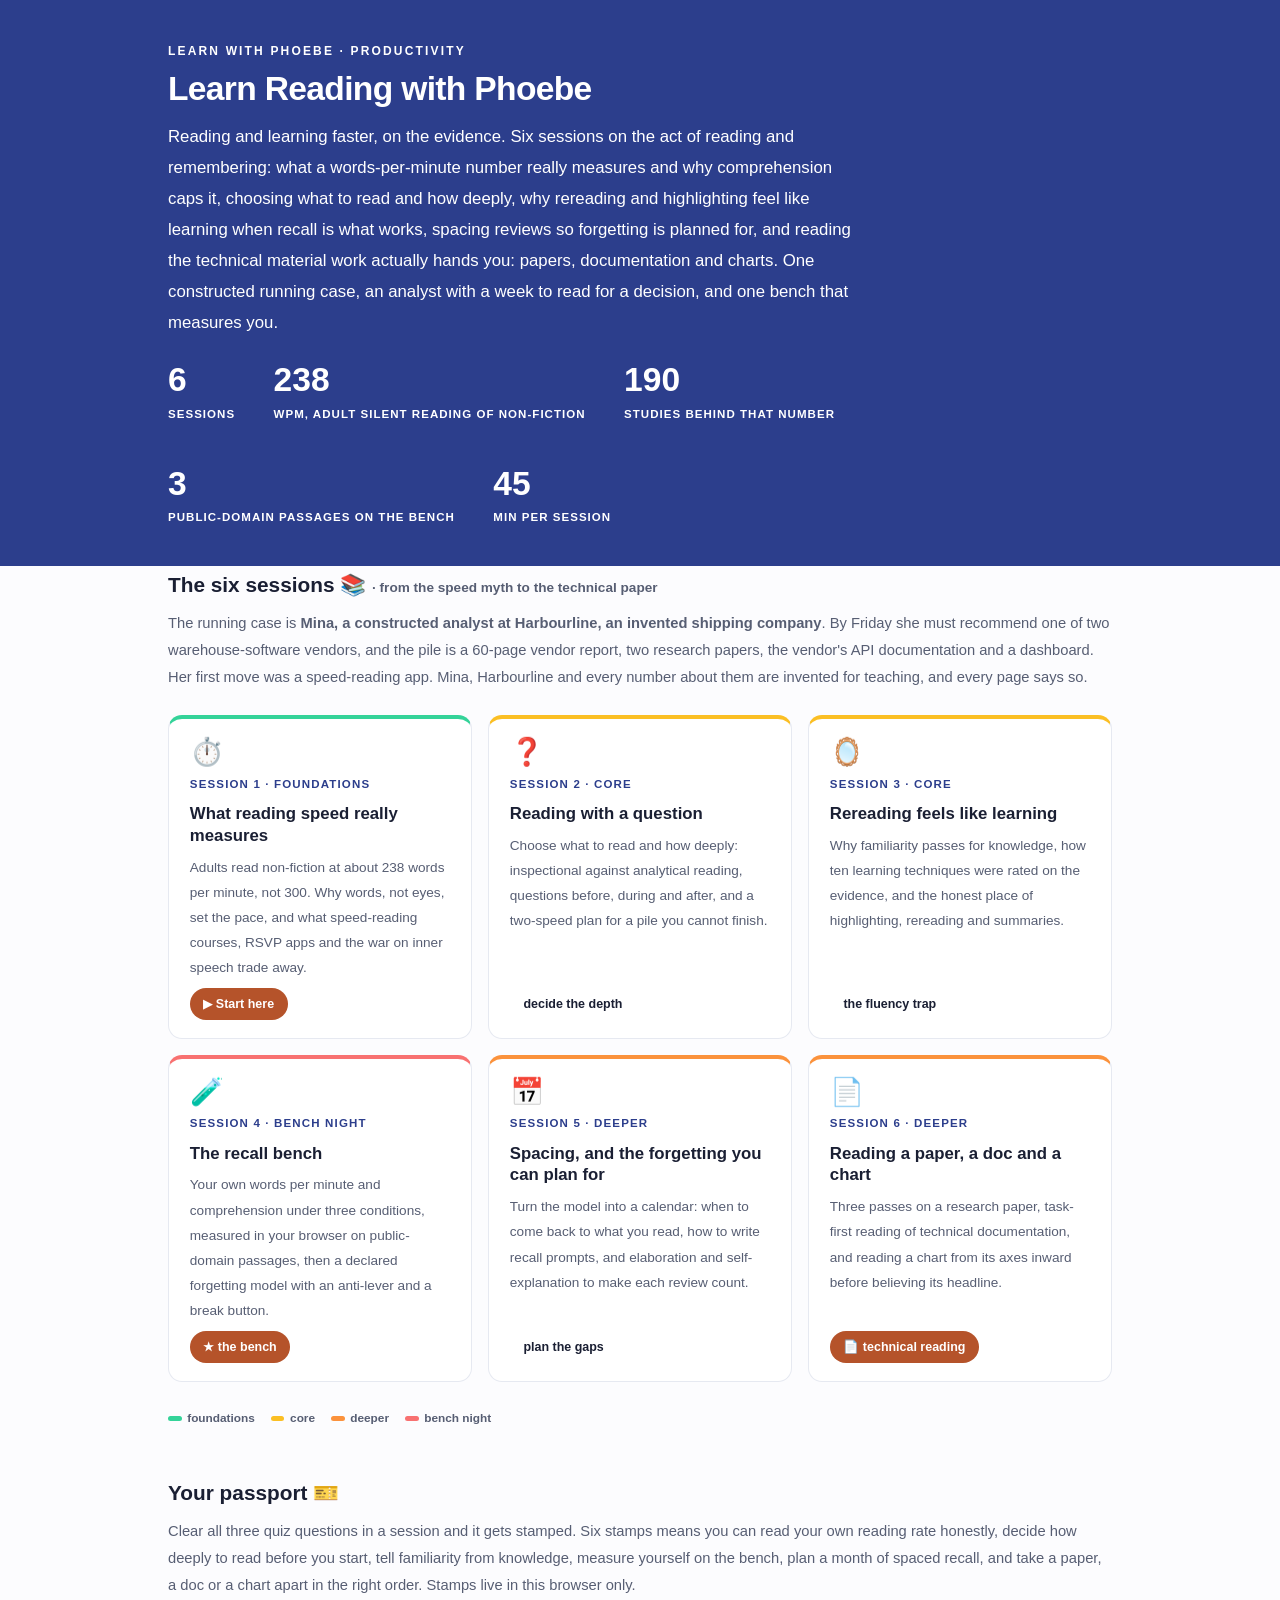
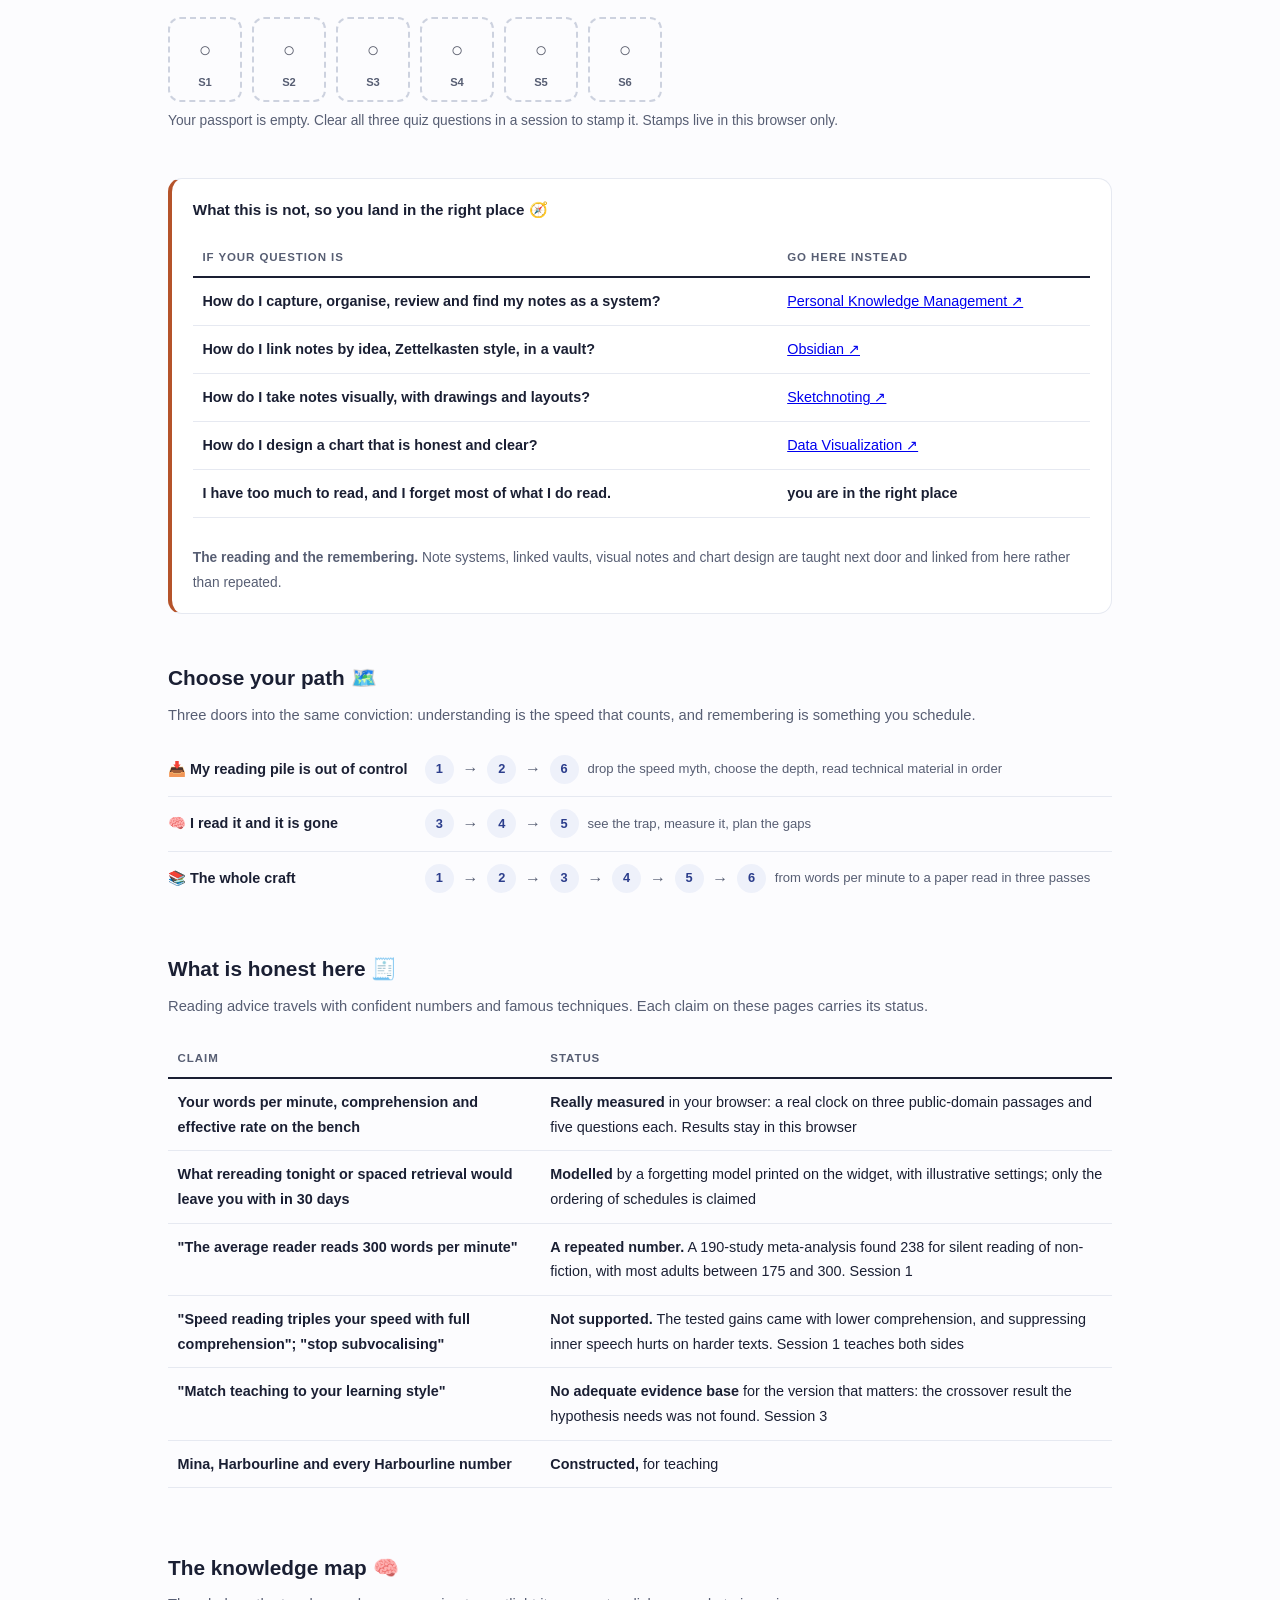
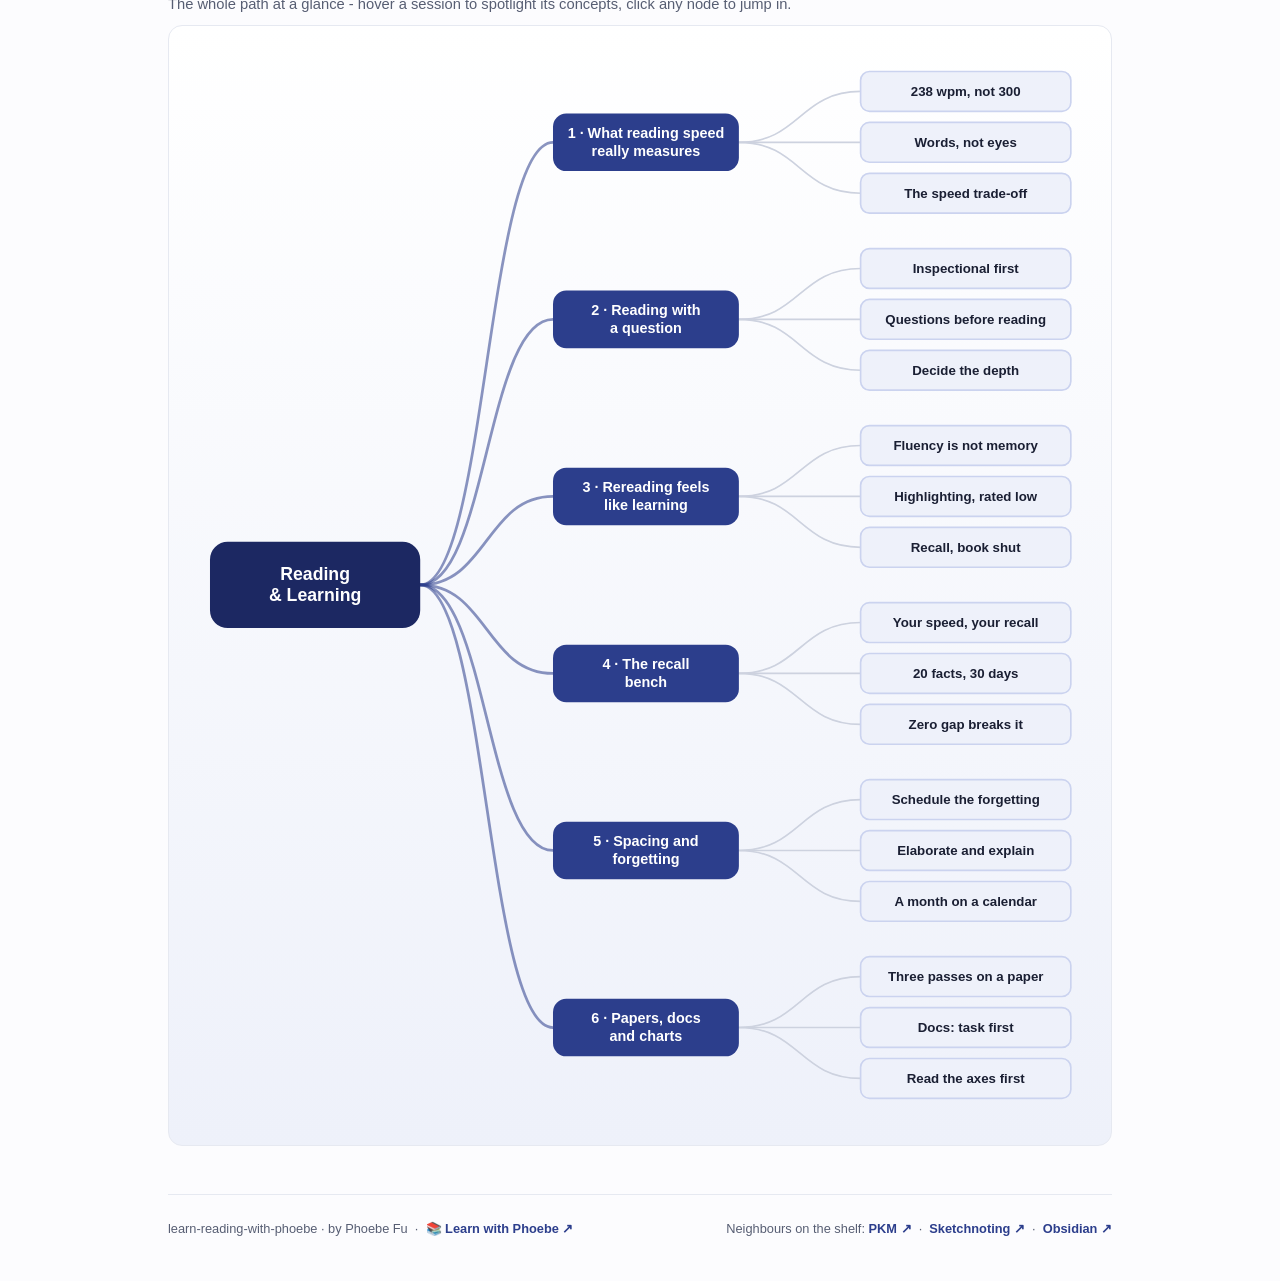
==== index.html @ ad21faf8 "Build learn-reading-with-phoebe: six sessions, landing page and in-browser bench All pages pass gate" ====
<!DOCTYPE html>
<html lang="en">
<head>
<meta charset="UTF-8">
<meta name="viewport" content="width=device-width, initial-scale=1.0">
<!-- social:start -->
<meta name="description" content="Six sessions on reading and remembering what you read: what reading speed really measures, reading with a question, why rereading feels like learning, a recall bench that measures your own speed and comprehension in the browser, spacing that plans for forgetting, and reading papers, docs and charts. Free, by Phoebe Fu.">
<meta property="og:type" content="website">
<meta property="og:site_name" content="Learn with Phoebe">
<meta property="og:title" content="Learn Reading with Phoebe">
<meta property="og:description" content="Read less, remember more. Six sessions on the evidence about reading speed, active reading, retrieval and spacing, with a bench that measures you.">
<meta property="og:url" content="https://phoebefu6.github.io/learn-reading-with-phoebe/">
<meta property="og:image" content="https://phoebefu6.github.io/learn-reading-with-phoebe/assets/og-cover.png">
<meta property="og:image:width" content="1200">
<meta property="og:image:height" content="630">
<meta name="twitter:card" content="summary_large_image">
<meta name="twitter:title" content="Learn Reading with Phoebe">
<meta name="twitter:description" content="Your words per minute beside your comprehension, measured in your browser, and what the research says about rereading and spacing.">
<meta name="twitter:image" content="https://phoebefu6.github.io/learn-reading-with-phoebe/assets/og-cover.png">
<!-- social:end -->
<title>Learn Reading with Phoebe</title>
<link rel="stylesheet" href="assets/style.css?v=2">
<style>

  .stats-row { display: flex; gap: 2.4rem; margin-top: 1.5rem; flex-wrap: wrap; }
  .stat b { display: block; font-size: 2.1rem; font-weight: 800; line-height: 1.05; font-variant-numeric: tabular-nums; }
  .stat span { font-size: .72rem; opacity: 1; text-transform: uppercase; letter-spacing: .09em; font-weight: 600; }

  .course-grid { display: grid; grid-template-columns: repeat(auto-fit, minmax(17rem, 1fr)); gap: 1rem; margin-top: 1.5rem; }
  .course-card {
    border: 1px solid var(--hairline);
    border-top: 4px solid var(--diff, var(--indigo));
    border-radius: var(--radius);
    padding: 1.2rem 1.3rem 1.1rem;
    display: flex;
    flex-direction: column;
    gap: .5rem;
    text-decoration: none;
    color: var(--ink);
    background: #fff;
    transition: box-shadow .15s ease, border-color .15s ease, transform .15s ease;
    position: relative;
  }
  .course-card:hover { border-color: var(--indigo-soft); border-top-color: var(--diff, var(--indigo)); box-shadow: 0 8px 28px rgba(var(--shadow-rgb),.16); transform: translateY(-3px); }
  .course-card .cicon { font-size: 1.7rem; line-height: 1; }
  .course-card .cnum { font-size: .72rem; font-weight: 700; color: var(--indigo); text-transform: uppercase; letter-spacing: .1em; }
  .course-card h3 { font-size: 1.05rem; font-weight: 800; line-height: 1.3; }
  .course-card p { font-size: .85rem; color: var(--muted); flex: 1; }
  .course-card .meta { display: flex; gap: .4rem; flex-wrap: wrap; }

  .diff-legend { display: flex; gap: 1rem; margin-top: 1.6rem; font-size: .74rem; color: var(--muted); font-weight: 600; flex-wrap: wrap; }
  .diff-legend i { display: inline-block; width: .85rem; height: .35rem; border-radius: 999px; margin-right: .35rem; vertical-align: middle; }

  .paths { margin-top: 2.6rem; }
  .paths h2 { font-size: 1.3rem; font-weight: 800; margin-bottom: .3rem; }
  .paths .plede { color: var(--muted); font-size: .92rem; margin-bottom: .8rem; }
  .path { display: flex; gap: .55rem; align-items: center; padding: .75rem 0; border-bottom: .5px solid var(--hairline); flex-wrap: wrap; }
  .path:last-child { border-bottom: none; }
  .path b { min-width: 15.5rem; font-size: .9rem; }
  .path .pstep { background: var(--indigo-50); color: var(--indigo); border-radius: 999px; padding: .16rem .68rem; font-weight: 700; font-size: .8rem; text-decoration: none; transition: all .12s ease; }
  .path .pstep:hover { background: var(--indigo); color: #fff; }
  .path .parr { color: var(--muted); font-weight: 700; }

  .mm-section { margin-top: 1.6rem; }
  .mm-section h2 { font-size: 1.3rem; font-weight: 800; margin-bottom: .2rem; }
  .mm-section .mm-lede { color: var(--muted); font-size: .92rem; margin-bottom: .4rem; }
  .mm-wrap { border: 1px solid var(--hairline); border-radius: var(--radius); background: linear-gradient(180deg,#fff,var(--indigo-50)); padding: .6rem; overflow-x: auto; }
  .mm-svg { width: 100%; height: auto; display: block; max-width: 60rem; margin: 0 auto; min-width: 34rem; }
  .mm-link { cursor: pointer; text-decoration: none; }
  .mm-node rect { transition: opacity .15s ease, filter .15s ease; }
  .mm-node text { pointer-events: none; }
  .mm-link:hover .mm-node rect { filter: brightness(1.06); }
  .mm-edge { transition: opacity .15s ease; }

  .not-this { border: 1px solid var(--hairline); border-left: 4px solid var(--clay); border-radius: var(--radius); background: #fff; padding: 1.1rem 1.3rem; margin-top: 1.2rem; }
  .not-this h3 { font-size: .95rem; font-weight: 800; margin-bottom: .5rem; }
</style>
</head>
<body>
<header class="masthead">
  <div class="wrap">
    <div class="eyebrow">Learn with Phoebe · Productivity</div>
    <h1>Learn <span class="accent">Reading</span> with Phoebe</h1>
    <p class="sub">Reading and learning faster, on the evidence. Six sessions on the act of reading and remembering: what a words-per-minute number really measures and why comprehension caps it, choosing what to read and how deeply, why rereading and highlighting feel like learning when recall is what works, spacing reviews so forgetting is planned for, and reading the technical material work actually hands you: papers, documentation and charts. One constructed running case, an analyst with a week to read for a decision, and one bench that measures you.</p>
    <div class="stats-row">
      <div class="stat"><b data-count="6">6</b><span>sessions</span></div>
      <div class="stat"><b data-count="238">238</b><span>wpm, adult silent reading of non-fiction</span></div>
      <div class="stat"><b data-count="190">190</b><span>studies behind that number</span></div>
      <div class="stat"><b data-count="3">3</b><span>public-domain passages on the bench</span></div>
      <div class="stat"><b data-count="45">45</b><span>min per session</span></div>
    </div>
  </div>
</header>
<main class="wrap">
  <section class="section">
    <div class="paths" style="margin-top:0">
      <h2>The six sessions 📚 <span style="font-size:.85rem;font-weight:600;color:var(--muted)">· from the speed myth to the technical paper</span></h2>
      <p class="plede">The running case is <strong>Mina, a constructed analyst at Harbourline, an invented shipping company</strong>. By Friday she must recommend one of two warehouse-software vendors, and the pile is a 60-page vendor report, two research papers, the vendor's API documentation and a dashboard. Her first move was a speed-reading app. Mina, Harbourline and every number about them are invented for teaching, and every page says so.</p>
    </div>
    <div class="course-grid">
      <a class="course-card" href="courses/01-what-reading-speed-measures.html" style="--diff:#34D399">
        <span class="cicon">⏱️</span>
        <span class="cnum">Session 1 · foundations</span>
        <h3>What reading speed really measures</h3>
        <p>Adults read non-fiction at about 238 words per minute, not 300. Why words, not eyes, set the pace, and what speed-reading courses, RSVP apps and the war on inner speech trade away.</p>
        <span class="meta"><span class="pill amber">▶ Start here</span></span>
      </a>
      <a class="course-card" href="courses/02-reading-with-a-question.html" style="--diff:#FBBF24">
        <span class="cicon">❓</span>
        <span class="cnum">Session 2 · core</span>
        <h3>Reading with a question</h3>
        <p>Choose what to read and how deeply: inspectional against analytical reading, questions before, during and after, and a two-speed plan for a pile you cannot finish.</p>
        <span class="meta"><span class="pill">decide the depth</span></span>
      </a>
      <a class="course-card" href="courses/03-rereading-feels-like-learning.html" style="--diff:#FBBF24">
        <span class="cicon">🪞</span>
        <span class="cnum">Session 3 · core</span>
        <h3>Rereading feels like learning</h3>
        <p>Why familiarity passes for knowledge, how ten learning techniques were rated on the evidence, and the honest place of highlighting, rereading and summaries.</p>
        <span class="meta"><span class="pill">the fluency trap</span></span>
      </a>
      <a class="course-card" href="courses/04-the-recall-bench.html" style="--diff:#F87171">
        <span class="cicon">🧪</span>
        <span class="cnum">Session 4 · bench night</span>
        <h3>The recall bench</h3>
        <p>Your own words per minute and comprehension under three conditions, measured in your browser on public-domain passages, then a declared forgetting model with an anti-lever and a break button.</p>
        <span class="meta"><span class="pill amber">★ the bench</span></span>
      </a>
      <a class="course-card" href="courses/05-spacing-and-forgetting.html" style="--diff:#FB923C">
        <span class="cicon">📅</span>
        <span class="cnum">Session 5 · deeper</span>
        <h3>Spacing, and the forgetting you can plan for</h3>
        <p>Turn the model into a calendar: when to come back to what you read, how to write recall prompts, and elaboration and self-explanation to make each review count.</p>
        <span class="meta"><span class="pill">plan the gaps</span></span>
      </a>
      <a class="course-card" href="courses/06-papers-docs-charts.html" style="--diff:#FB923C">
        <span class="cicon">📄</span>
        <span class="cnum">Session 6 · deeper</span>
        <h3>Reading a paper, a doc and a chart</h3>
        <p>Three passes on a research paper, task-first reading of technical documentation, and reading a chart from its axes inward before believing its headline.</p>
        <span class="meta"><span class="pill amber">📄 technical reading</span></span>
      </a>
    </div>
    <div class="diff-legend">
      <span><i style="background:#34D399"></i>foundations</span>
      <span><i style="background:#FBBF24"></i>core</span>
      <span><i style="background:#FB923C"></i>deeper</span>
      <span><i style="background:#F87171"></i>bench night</span>
    </div>
  </section>
  <section class="section">
    <div class="paths" style="margin-top:0">
      <h2>Your passport 🎫</h2>
      <p class="plede">Clear all three quiz questions in a session and it gets stamped. Six stamps means you can read your own reading rate honestly, decide how deeply to read before you start, tell familiarity from knowledge, measure yourself on the bench, plan a month of spaced recall, and take a paper, a doc or a chart apart in the right order. Stamps live in this browser only.</p>
    </div>
    <div class="pp-strip"></div>
  </section>
  <section class="section">
    <div class="not-this">
      <h3>What this is not, so you land in the right place 🧭</h3>
      <table class="clean">
        <tr><th>If your question is</th><th>Go here instead</th></tr>
        <tr><td>How do I capture, organise, review and find my notes as a system?</td><td><a href="https://phoebefu6.github.io/learn-pkm-with-phoebe/">Personal Knowledge Management ↗</a></td></tr>
        <tr><td>How do I link notes by idea, Zettelkasten style, in a vault?</td><td><a href="https://phoebefu6.github.io/learn-obsidian-with-phoebe/">Obsidian ↗</a></td></tr>
        <tr><td>How do I take notes visually, with drawings and layouts?</td><td><a href="https://phoebefu6.github.io/learn-sketchnoting-with-phoebe/">Sketchnoting ↗</a></td></tr>
        <tr><td>How do I design a chart that is honest and clear?</td><td><a href="https://phoebefu6.github.io/learn-dataviz-with-phoebe/">Data Visualization ↗</a></td></tr>
        <tr><td><strong>I have too much to read, and I forget most of what I do read.</strong></td><td><strong>you are in the right place</strong></td></tr>
      </table>
      <p style="margin-top:.7rem;font-size:.86rem;color:var(--muted)"><strong>The reading and the remembering.</strong> Note systems, linked vaults, visual notes and chart design are taught next door and linked from here rather than repeated.</p>
    </div>
  </section>
  <section class="section">
    <div class="paths">
      <h2>Choose your path 🗺️</h2>
      <p class="plede">Three doors into the same conviction: understanding is the speed that counts, and remembering is something you schedule.</p>
      <div class="path"><b>📥 My reading pile is out of control</b>
        <a class="pstep" href="courses/01-what-reading-speed-measures.html">1</a><span class="parr">→</span>
        <a class="pstep" href="courses/02-reading-with-a-question.html">2</a><span class="parr">→</span>
        <a class="pstep" href="courses/06-papers-docs-charts.html">6</a>
        <span style="font-size:.82rem;color:var(--muted)">drop the speed myth, choose the depth, read technical material in order</span>
      </div>
      <div class="path"><b>🧠 I read it and it is gone</b>
        <a class="pstep" href="courses/03-rereading-feels-like-learning.html">3</a><span class="parr">→</span>
        <a class="pstep" href="courses/04-the-recall-bench.html">4</a><span class="parr">→</span>
        <a class="pstep" href="courses/05-spacing-and-forgetting.html">5</a>
        <span style="font-size:.82rem;color:var(--muted)">see the trap, measure it, plan the gaps</span>
      </div>
      <div class="path"><b>📚 The whole craft</b>
        <a class="pstep" href="courses/01-what-reading-speed-measures.html">1</a><span class="parr">→</span>
        <a class="pstep" href="courses/02-reading-with-a-question.html">2</a><span class="parr">→</span>
        <a class="pstep" href="courses/03-rereading-feels-like-learning.html">3</a><span class="parr">→</span>
        <a class="pstep" href="courses/04-the-recall-bench.html">4</a><span class="parr">→</span>
        <a class="pstep" href="courses/05-spacing-and-forgetting.html">5</a><span class="parr">→</span>
        <a class="pstep" href="courses/06-papers-docs-charts.html">6</a>
        <span style="font-size:.82rem;color:var(--muted)">from words per minute to a paper read in three passes</span>
      </div>
    </div>
  </section>
  <section class="section">
    <div class="paths" style="margin-top:0">
      <h2>What is honest here 🧾</h2>
      <p class="plede">Reading advice travels with confident numbers and famous techniques. Each claim on these pages carries its status.</p>
    </div>
    <table class="clean">
      <tr><th>Claim</th><th>Status</th></tr>
      <tr><td>Your words per minute, comprehension and effective rate on the bench</td><td><strong>Really measured</strong> in your browser: a real clock on three public-domain passages and five questions each. Results stay in this browser</td></tr>
      <tr><td>What rereading tonight or spaced retrieval would leave you with in 30 days</td><td><strong>Modelled</strong> by a forgetting model printed on the widget, with illustrative settings; only the ordering of schedules is claimed</td></tr>
      <tr><td>"The average reader reads 300 words per minute"</td><td><strong>A repeated number.</strong> A 190-study meta-analysis found 238 for silent reading of non-fiction, with most adults between 175 and 300. Session 1</td></tr>
      <tr><td>"Speed reading triples your speed with full comprehension"; "stop subvocalising"</td><td><strong>Not supported.</strong> The tested gains came with lower comprehension, and suppressing inner speech hurts on harder texts. Session 1 teaches both sides</td></tr>
      <tr><td>"Match teaching to your learning style"</td><td><strong>No adequate evidence base</strong> for the version that matters: the crossover result the hypothesis needs was not found. Session 3</td></tr>
      <tr><td>Mina, Harbourline and every Harbourline number</td><td><strong>Constructed,</strong> for teaching</td></tr>
    </table>
  </section>
  <section class="section mm-section">
    <h2>The knowledge map 🧠</h2>
    <p class="mm-lede">The whole path at a glance - hover a session to spotlight its concepts, click any node to jump in.</p>
    <div class="mm-wrap"><div id="mindmap"></div></div>
  </section>
  <footer class="pagefoot">
    <span>learn-reading-with-phoebe · by Phoebe Fu &nbsp;·&nbsp; 📚 <a href="https://phoebefu6.github.io/learn-with-phoebe/">Learn with Phoebe ↗</a></span>
    <span>Neighbours on the shelf: <a href="https://phoebefu6.github.io/learn-pkm-with-phoebe/">PKM ↗</a> &nbsp;·&nbsp; <a href="https://phoebefu6.github.io/learn-sketchnoting-with-phoebe/">Sketchnoting ↗</a> &nbsp;·&nbsp; <a href="https://phoebefu6.github.io/learn-obsidian-with-phoebe/">Obsidian ↗</a></span>
  </footer>
</main>
<script>
window.MINDMAP_DATA = {
 "title": "Reading\n& Learning",
 "centerColor": "#1C2862",
 "sessions": [
  {
   "label": "What reading speed\nreally measures",
   "href": "courses/01-what-reading-speed-measures.html",
   "color": "#34D399",
   "concepts": [
    {
     "label": "238 wpm, not 300",
     "href": "courses/01-what-reading-speed-measures.html"
    },
    {
     "label": "Words, not eyes",
     "href": "courses/01-what-reading-speed-measures.html"
    },
    {
     "label": "The speed trade-off",
     "href": "courses/01-what-reading-speed-measures.html"
    }
   ]
  },
  {
   "label": "Reading with\na question",
   "href": "courses/02-reading-with-a-question.html",
   "color": "#FBBF24",
   "concepts": [
    {
     "label": "Inspectional first",
     "href": "courses/02-reading-with-a-question.html"
    },
    {
     "label": "Questions before reading",
     "href": "courses/02-reading-with-a-question.html"
    },
    {
     "label": "Decide the depth",
     "href": "courses/02-reading-with-a-question.html"
    }
   ]
  },
  {
   "label": "Rereading feels\nlike learning",
   "href": "courses/03-rereading-feels-like-learning.html",
   "color": "#FBBF24",
   "concepts": [
    {
     "label": "Fluency is not memory",
     "href": "courses/03-rereading-feels-like-learning.html"
    },
    {
     "label": "Highlighting, rated low",
     "href": "courses/03-rereading-feels-like-learning.html"
    },
    {
     "label": "Recall, book shut",
     "href": "courses/03-rereading-feels-like-learning.html"
    }
   ]
  },
  {
   "label": "The recall\nbench",
   "href": "courses/04-the-recall-bench.html",
   "color": "#F87171",
   "concepts": [
    {
     "label": "Your speed, your recall",
     "href": "courses/04-the-recall-bench.html"
    },
    {
     "label": "20 facts, 30 days",
     "href": "courses/04-the-recall-bench.html"
    },
    {
     "label": "Zero gap breaks it",
     "href": "courses/04-the-recall-bench.html"
    }
   ]
  },
  {
   "label": "Spacing and\nforgetting",
   "href": "courses/05-spacing-and-forgetting.html",
   "color": "#FB923C",
   "concepts": [
    {
     "label": "Schedule the forgetting",
     "href": "courses/05-spacing-and-forgetting.html"
    },
    {
     "label": "Elaborate and explain",
     "href": "courses/05-spacing-and-forgetting.html"
    },
    {
     "label": "A month on a calendar",
     "href": "courses/05-spacing-and-forgetting.html"
    }
   ]
  },
  {
   "label": "Papers, docs\nand charts",
   "href": "courses/06-papers-docs-charts.html",
   "color": "#FB923C",
   "concepts": [
    {
     "label": "Three passes on a paper",
     "href": "courses/06-papers-docs-charts.html"
    },
    {
     "label": "Docs: task first",
     "href": "courses/06-papers-docs-charts.html"
    },
    {
     "label": "Read the axes first",
     "href": "courses/06-papers-docs-charts.html"
    }
   ]
  }
 ]
};
</script>
<script src="assets/mindmap.js?v=1"></script>
<script src="assets/app.js?v=1"></script>
</body>
</html>
---- assets/style.css ----
/* learn-reading-with-phoebe - editorial bold design system
   Accent: ink blue #2C3E8C · Deep #1C2862 · Mid #24357A · Contrast: terracotta #B5532A
   (CSS var names still read --indigo/--amber; they hold ink blue and terracotta.)
   Light surfaces only: the code box and the lightbox scrim are light tints. */

:root {
  --indigo: #2C3E8C;
  --indigo-deep: #1C2862;
  --indigo-mid: #24357A;
  --indigo-soft: #CBD3EF;
  --indigo-50: #EEF1FA;
  --ink: #1A1F33;
  --muted: #575E73;
  --faint: #CDD2DF;
  --hairline: #E6E9F1;
  --clay: #B5532A;
  --clay-ink: #7A3416;
  --amber: #B5532A;
  --amber-ink: #7A3416;
  --amber-50: #FCF4EF;
  --paper: #FCFCFE;
  --code-bg: #F3F5FB;
  --code-ink: #1A1F33;
  --scrim-rgb: 252,252,254;
  --shadow-rgb: 44,62,140;
  --radius: 14px;
}

* { margin: 0; padding: 0; box-sizing: border-box; }

html { font-size: 16px; scroll-behavior: smooth; }
html.zoom-125 { font-size: 20px; }
html.zoom-150 { font-size: 24px; }

body {
  font-family: "Inter", -apple-system, BlinkMacSystemFont, "Segoe UI", Roboto, sans-serif;
  background: var(--paper);
  color: var(--ink);
  line-height: 1.85;
  font-feature-settings: "tnum";
}

.wrap { max-width: 62rem; margin: 0 auto; padding: 0 1.5rem; }

/* ---------- header band ---------- */
.masthead {
  background: var(--indigo);
  color: #fff;
  padding: 2.5rem 0 2.25rem;
}
.masthead .eyebrow {
  font-size: .75rem;
  letter-spacing: .18em;
  text-transform: uppercase;
  opacity: 1;
  font-weight: 600;
}
.masthead h1 {
  font-size: 2.1rem;
  line-height: 1.15;
  font-weight: 800;
  margin: .5rem 0 .75rem;
  letter-spacing: -.02em;
}
.masthead h1 .accent { color: inherit; }
.masthead .sub { font-size: 1.05rem; opacity: 1; max-width: 44rem; }

.chip-row { display: flex; flex-wrap: wrap; gap: .5rem; margin-top: 1.1rem; }
.chip {
  display: inline-flex;
  align-items: center;
  gap: .35rem;
  border-radius: 999px;
  padding: .25rem .8rem;
  font-size: .78rem;
  font-weight: 600;
  white-space: nowrap;
}
.chip.level { background: #fff; color: var(--indigo); }
.chip.audience { background: rgba(255,255,255,.08); color: #fff; border: 1px solid rgba(255,255,255,.35); }
.chip.time { background: var(--ink); color: #fff; font-variant-numeric: tabular-nums; }


/* ---------- agenda band ----------
   Recovered 2026-09-02. These six repos were scaffolded from a stylesheet that had
   lost this block, so .agenda rendered as run-on inline text ~700px tall inside the
   masthead. 87 of 93 repos carry it; these were the exception, and they were also the
   six the estate sweep could not see. See course-builder/references/field-notes.md.

   .a3 does NOT reuse the donor's `color: var(--amber-ink)`: that pair falls below
   4.5:1 against --amber in all six palettes, which is the same failure the sweep
   flags on the wellbeing courses. The literal below is the darkest tone of this
   repo's own amber-ink that clears 4.5:1, so the band stays bright. Recompute it if
   --amber changes. */
.agenda {
  display: flex;
  border-radius: 999px;
  overflow: hidden;
  margin: 1.4rem 0 0;
  font-size: .72rem;
  font-weight: 600;
  text-align: center;
  color: #fff;
}
.agenda span { padding: .45rem .3rem; white-space: nowrap; overflow: hidden; text-overflow: ellipsis; }
.agenda .a1 { background: var(--indigo-deep); }
.agenda .a2 { background: var(--indigo-mid); }
.agenda .a3 { background: var(--amber); color: #FFFFFF; }
.agenda .a4 { background: var(--indigo-soft); color: var(--ink); }

/* ---------- toolbar ---------- */
.toolbar {
  position: sticky;
  top: 0;
  z-index: 40;
  background: rgba(255,255,255,.94);
  backdrop-filter: blur(6px);
  border-bottom: 1px solid var(--hairline);
  padding: .55rem 0;
}
.toolbar .wrap { display: flex; align-items: center; gap: .5rem; flex-wrap: nowrap; }
.toolbar .crumb { font-size: .8rem; color: var(--muted); font-weight: 600; margin-right: auto; min-width: 0; white-space: nowrap; overflow: hidden; text-overflow: ellipsis; }
.toolbar .btn { white-space: nowrap; flex: none; padding: .38rem .8rem; font-size: .78rem; line-height: 1.2; }
.toolbar .crumb a { color: var(--indigo); text-decoration: none; }
.btn {
  border: 1px solid var(--hairline);
  background: #fff;
  color: var(--ink);
  border-radius: 999px;
  padding: .35rem .9rem;
  font-size: .78rem;
  font-weight: 600;
  cursor: pointer;
  font-family: inherit;
  transition: all .15s ease;
}
.btn:hover { border-color: var(--indigo); color: var(--indigo); }
.btn.primary { background: var(--indigo); border-color: var(--indigo); color: #fff; }
.btn.primary:hover { background: var(--indigo-deep); }

/* ---------- sections ---------- */
main { padding: 2.5rem 0 4rem; }

.section { margin-bottom: 2.8rem; }
.section-kicker { margin-bottom: 1rem; }
.section-kicker .klabel {
  display: block;
  font-size: .72rem;
  text-transform: uppercase;
  letter-spacing: .1em;
  color: var(--indigo);
  font-weight: 700;
  margin-bottom: .35rem;
}
.section-kicker h2 {
  font-size: 1.45rem;
  font-weight: 800;
  letter-spacing: -.01em;
  display: flex;
  align-items: center;
  gap: .7rem;
  flex-wrap: wrap;
}
.section-kicker .tag {
  border-radius: 999px;
  padding: .18rem .7rem;
  font-size: .7rem;
  font-weight: 700;
  text-transform: uppercase;
  letter-spacing: .08em;
}
.tag.concept { background: var(--indigo-50); color: var(--indigo); }
.tag.demo { background: var(--amber-50); color: var(--amber-ink); }
.tag.exercise { background: var(--ink); color: #fff; }

.lede { color: var(--muted); max-width: 46rem; margin-bottom: 1.4rem; line-height: 1.8; }

/* live vs self-study markers on cards */
.mode {
  font-size: .64rem;
  font-weight: 700;
  text-transform: uppercase;
  letter-spacing: .07em;
  padding: .14rem .6rem;
  border-radius: 999px;
  flex: none;
}
.mode.live { background: var(--indigo); color: #fff; }
.mode.self { background: #fff; color: var(--muted); border: 1px solid var(--hairline); }

/* ---------- accordions ---------- */
details.card {
  border: 1px solid var(--hairline);
  border-radius: var(--radius);
  margin-bottom: .8rem;
  overflow: hidden;
  background: #fff;
}
details.card[open] { border-color: var(--indigo-soft); box-shadow: 0 8px 28px rgba(var(--shadow-rgb),.08); }
details.card summary {
  list-style: none;
  cursor: pointer;
  padding: 1rem 1.25rem;
  display: flex;
  align-items: center;
  gap: .75rem;
  font-weight: 700;
  font-size: 1.02rem;
  user-select: none;
}
details.card summary::-webkit-details-marker { display: none; }
details.card summary .dot {
  width: .6rem; height: .6rem;
  border-radius: 999px;
  background: var(--indigo);
  flex: none;
}
details.card summary .mini { margin-left: auto; font-size: .72rem; color: var(--muted); font-weight: 600; white-space: nowrap; }
details.card summary .caret { transition: transform .2s ease; color: var(--indigo); font-size: .8rem; }
details.card[open] summary .caret { transform: rotate(90deg); }
details.card .body { padding: 0 1.25rem 1.4rem; border-top: 1px solid var(--hairline); padding-top: 1.15rem; }
details.card .body p { margin-bottom: 1.05rem; max-width: 48rem; }
details.card .body p:last-child { margin-bottom: 0; }
details.card .body ul, details.card .body ol { margin: 0 0 1.1rem 1.2rem; max-width: 47rem; }
details.card .body li { margin-bottom: .65rem; }
details.card .body h4 { font-size: .95rem; font-weight: 700; margin: 1.1rem 0 .45rem; }
details.card .body h4:first-child { margin-top: 0; }

/* ---------- pills & legends ---------- */
.legend { display: flex; flex-wrap: wrap; gap: .5rem; margin: 0 0 1.2rem; }
.pill {
  display: inline-flex;
  align-items: center;
  gap: .4rem;
  border-radius: 999px;
  padding: .28rem .85rem;
  font-size: .78rem;
  font-weight: 600;
}
.pill.solid { background: var(--indigo); color: #fff; }
.pill.light { background: var(--indigo-50); color: var(--indigo); }
.pill.inkpill { background: var(--ink); color: #fff; }
.pill.amber, .pill.peach { background: var(--amber); color: #fff; }
.pill.bare { color: var(--faint); }

/* ---------- 4D grid ---------- */
.grid-2 { display: grid; grid-template-columns: repeat(auto-fit, minmax(15rem, 1fr)); gap: .8rem; margin: .5rem 0 1rem; }
.d-card {
  border: 1px solid var(--hairline);
  border-left: 4px solid var(--indigo);
  border-radius: 10px;
  padding: 1rem 1.1rem;
}
.d-card h4 { font-size: .95rem; margin-bottom: .3rem; }
.d-card h4 .lead-letter { color: var(--indigo); }
.d-card p { font-size: .86rem; color: var(--muted); margin: 0; }

/* ---------- tables ---------- */
table.clean { width: 100%; border-collapse: collapse; font-size: .9rem; margin: .4rem 0 1rem; }
table.clean th {
  text-align: left;
  font-size: .72rem;
  text-transform: uppercase;
  letter-spacing: .08em;
  color: var(--muted);
  padding: .5rem .6rem;
  border-bottom: 2px solid var(--ink);
}
table.clean td { padding: .7rem .6rem; border-bottom: .5px solid var(--hairline); vertical-align: top; line-height: 1.7; }
table.clean td:first-child { font-weight: 600; }

/* ---------- prompt boxes ---------- */
.prompt-box {
  position: relative;
  background: var(--code-bg);
  color: var(--code-ink);
  border-radius: var(--radius);
  padding: 1.1rem 1.2rem;
  margin: 1rem 0 1.2rem;
  font-family: "SF Mono", ui-monospace, Menlo, Consolas, monospace;
  font-size: .84rem;
  line-height: 1.65;
  white-space: pre-wrap;
  word-break: break-word;
}
.prompt-box .label {
  position: absolute;
  top: -0.7rem;
  left: 1rem;
  background: var(--indigo);
  color: #fff;
  font-family: "Inter", -apple-system, sans-serif;
  font-size: .68rem;
  font-weight: 700;
  letter-spacing: .06em;
  text-transform: uppercase;
  border-radius: 999px;
  padding: .15rem .7rem;
}
.prompt-box.bad .label { background: var(--faint); color: var(--ink); }
.prompt-box.good .label { background: var(--amber); color: #fff; }
.copy-btn {
  position: absolute;
  top: .7rem;
  right: .7rem;
  background: var(--indigo-50);
  border: 1px solid var(--faint);
  color: var(--indigo-deep);
  border-radius: 999px;
  padding: .25rem .8rem;
  font-size: .72rem;
  font-weight: 600;
  cursor: pointer;
  font-family: "Inter", -apple-system, sans-serif;
  transition: background .15s ease;
}
.copy-btn:hover { background: var(--indigo-soft); }
.copy-btn.copied { background: var(--amber); border-color: var(--amber); color: #fff; }

/* ---------- demo steps ---------- */
.steps { counter-reset: step; margin: .6rem 0 1rem; }
.step {
  display: grid;
  grid-template-columns: max-content minmax(0, 1fr);
  column-gap: .9rem;
  row-gap: .2rem;
  padding: .85rem 0;
  border-bottom: .5px solid var(--hairline);
}
.step > * { grid-column: 2; min-width: 0; }
.step > .prompt-box { margin: .8rem 0 .4rem; }
.step:last-child { border-bottom: none; }
.step::before {
  counter-increment: step;
  content: counter(step);
  flex: none;
  width: 1.7rem; height: 1.7rem;
  border-radius: 999px;
  background: var(--indigo-50);
  color: var(--indigo);
  font-weight: 700;
  font-size: .85rem;
  display: inline-flex;
  align-items: center;
  justify-content: center;
  margin-top: .1rem;
}
.step p { margin: 0; }
/* A code box inside a step sits BELOW the step text at full width. Without this the flex row
 * puts it in a half-width column beside the text and wraps code mid-token. */
.step { flex-wrap: wrap; }
.step > p { flex: 1 1 0; min-width: 0; }
.step > .prompt-box { flex: 1 1 100%; margin: .7rem 0 .2rem; word-break: normal; overflow-x: auto; }

/* ---------- callouts ---------- */
.callout {
  border-radius: var(--radius);
  padding: 1rem 1.2rem;
  margin: 1rem 0;
  font-size: .92rem;
}
.callout.tip { background: var(--indigo-50); border-left: 4px solid var(--indigo); }
.callout.win { background: var(--amber-50); border-left: 4px solid var(--amber); }
.callout strong:first-child { display: block; margin-bottom: .2rem; }

.callout.example {
  background: #FFFFFF;
  border: 1px solid var(--hairline);
  border-left: 4px solid var(--amber);
  font-size: .9rem;
}
.callout.example .ex-pill {
  display: inline-block;
  background: var(--amber);
  color: #fff;
  border-radius: 999px;
  padding: .15rem .7rem;
  font-size: .68rem;
  font-weight: 700;
  text-transform: uppercase;
  letter-spacing: .06em;
  margin-bottom: .5rem;
}
.callout.example p { margin: 0 0 .75rem; max-width: 47rem; }
.callout.example p:last-child { margin-bottom: 0; }
.callout.example ul { margin: 0 0 0 1.1rem; max-width: 46rem; }
.callout.example li { margin-bottom: .6rem; }
.callout.example li:last-child { margin-bottom: 0; }

/* ---------- zoomable figures ---------- */
figure.zoomable {
  border: 1px solid var(--hairline);
  border-radius: var(--radius);
  padding: 1.2rem;
  margin: 1rem 0 1.4rem;
  cursor: zoom-in;
  transition: box-shadow .15s ease;
  background: #fff;
}
figure.zoomable:hover { box-shadow: 0 8px 28px rgba(var(--shadow-rgb),.12); }
figure.zoomable svg, figure.zoomable img { width: 100%; height: auto; display: block; }
figure.zoomable figcaption {
  margin-top: .6rem;
  font-size: .76rem;
  color: var(--muted);
  font-weight: 600;
  display: flex;
  align-items: center;
  gap: .4rem;
}

.lightbox {
  position: fixed;
  inset: 0;
  z-index: 100;
  background: rgba(var(--scrim-rgb),.9);
  display: none;
  align-items: center;
  justify-content: center;
  padding: 3vh 3vw;
  cursor: zoom-out;
}
.lightbox.open { display: flex; }
.lightbox .inner {
  background: #fff;
  border-radius: var(--radius);
  padding: 2rem;
  max-width: 94vw;
  max-height: 92vh;
  overflow: auto;
}
.lightbox .inner svg, .lightbox .inner img { width: min(88vw, 70rem); height: auto; }
.lightbox .close-hint {
  position: fixed;
  top: 1rem; right: 1.4rem;
  color: var(--ink);
  font-size: .8rem;
  font-weight: 600;
  opacity: 1;
}

/* ---------- courses covered ---------- */
.covered { border: 1px solid var(--hairline); border-radius: var(--radius); overflow: hidden; }
.covered-row {
  display: flex;
  align-items: baseline;
  gap: .8rem;
  padding: .75rem 1.1rem;
  border-bottom: .5px solid var(--hairline);
  font-size: .9rem;
}
.covered-row:last-child { border-bottom: none; }
.covered-row .status { flex: none; }
.covered-row .name { font-weight: 600; }
.covered-row .note { margin-left: auto; color: var(--muted); font-size: .78rem; text-align: right; }

/* ---------- cheat sheet footer ---------- */
.cheat {
  background: var(--indigo-50);
  color: var(--ink);
  border: 1px solid var(--indigo-soft);
  border-radius: var(--radius);
  padding: 1.6rem 1.6rem 1.3rem;
  margin-top: 3rem;
}
.cheat h3 { font-size: 1.1rem; margin-bottom: 1rem; }
.cheat h3 span { color: var(--indigo); }
.cheat .grid-2 { gap: 1rem; }
.cheat .cheat-item { border-left: 3px solid var(--indigo-mid); padding-left: .8rem; }
.cheat .cheat-item b { display: block; font-size: .85rem; color: var(--indigo-deep); }
.cheat .cheat-item span { font-size: .82rem; color: var(--ink); }

footer.pagefoot {
  border-top: 1px solid var(--hairline);
  margin-top: 3rem;
  padding: 1.4rem 0 2.5rem;
  font-size: .8rem;
  color: var(--muted);
  display: flex;
  justify-content: space-between;
  flex-wrap: wrap;
  gap: .8rem;
}
footer.pagefoot a { color: var(--indigo); text-decoration: none; font-weight: 600; }

/* ---------- wayfinding: reading progress + section dots + part numbers ---------- */

#progress-bar {
  position: fixed;
  top: 0; left: 0;
  height: 3px;
  width: 0;
  background: linear-gradient(90deg, var(--indigo), var(--amber));
  z-index: 90;
}

.pagenav {
  position: fixed;
  right: 1.1rem;
  top: 50%;
  transform: translateY(-50%);
  z-index: 50;
  display: flex;
  flex-direction: column;
  gap: .55rem;
}
.pagenav a {
  width: .68rem; height: .68rem;
  border-radius: 999px;
  background: #fff;
  border: 2px solid var(--faint);
  display: block;
  position: relative;
  transition: all .15s ease;
}
.pagenav a:hover { border-color: var(--indigo); transform: scale(1.3); }
.pagenav a.active { background: var(--indigo); border-color: var(--indigo); }
.pagenav a .nlabel {
  position: absolute;
  right: 1.4rem;
  top: 50%;
  transform: translateY(-50%);
  background: #fff;
  color: var(--ink);
  border: 1px solid var(--faint);
  font-size: .7rem;
  font-weight: 600;
  padding: .22rem .65rem;
  border-radius: 6px;
  white-space: nowrap;
  opacity: 0;
  pointer-events: none;
  transition: opacity .15s ease;
}
.pagenav a:hover .nlabel { opacity: 1; }
@media (max-width: 74rem) { .pagenav { display: none; } }

main { counter-reset: partnum -1; }
.section .section-kicker { position: relative; }
.section .section-kicker::before {
  counter-increment: partnum;
  content: counter(partnum, decimal-leading-zero);
  position: absolute;
  right: 0;
  top: -1.2rem;
  font-size: 4.4rem;
  font-weight: 800;
  color: var(--indigo-50);
  line-height: 1;
  font-variant-numeric: tabular-nums;
  pointer-events: none;
  z-index: 0;
}
.section .section-kicker > * { position: relative; z-index: 1; }

details.card summary { transition: background .15s ease; }
details.card summary:hover { background: #EEF1FA; }

/* ---------- journey strip: you are here in the series ---------- */
.journey {
  display: flex;
  align-items: center;
  gap: .45rem;
  margin-top: 1.1rem;
  flex-wrap: wrap;
}
.journey .jlabel { font-size: .7rem; font-weight: 700; text-transform: uppercase; letter-spacing: .09em; opacity: 1; margin-right: .3rem; }
.journey a {
  width: 1.7rem; height: 1.7rem;
  border-radius: 999px;
  display: inline-flex;
  align-items: center;
  justify-content: center;
  font-size: .8rem;
  font-weight: 700;
  text-decoration: none;
  color: #fff;
  border: 1.5px solid rgba(255,255,255,.45);
  transition: all .15s ease;
  font-variant-numeric: tabular-nums;
}
.journey a:hover { border-color: #fff; transform: scale(1.12); }
.journey a.here { background: #fff; color: var(--indigo); border-color: #fff; }
.journey a.dd-chip { width: auto; border-radius: 999px; padding: 0 .7rem; font-size: .72rem; }

/* ---------- check-yourself quiz ---------- */
.quiz-q {
  border: 1px solid var(--hairline);
  border-radius: var(--radius);
  padding: 1.1rem 1.25rem 1rem;
  margin-bottom: .9rem;
  background: #fff;
}
.quiz-q .qtext { font-weight: 700; margin-bottom: .7rem; }
.quiz-q .qopt {
  display: block;
  width: 100%;
  text-align: left;
  background: #fff;
  border: 1px solid var(--hairline);
  border-radius: 10px;
  padding: .6rem .9rem;
  margin-bottom: .5rem;
  font-size: .9rem;
  font-family: inherit;
  color: var(--ink);
  cursor: pointer;
  transition: all .15s ease;
}
.quiz-q .qopt:hover { border-color: var(--indigo); background: var(--indigo-50); }
.quiz-q .qopt.correct { background: var(--indigo); border-color: var(--indigo); color: #fff; font-weight: 600; }
.quiz-q .qopt.correct::after { content: "  ✓"; }
.quiz-q .qopt.wrong { background: #FEF2F2; border-color: #FCA5A5; color: #991B1B; animation: qshake .3s ease; }
.quiz-q .qopt.wrong::after { content: "  ✗ try again"; font-size: .78rem; }
.quiz-q .qopt:disabled { cursor: default; }
.quiz-q .qwhy {
  display: none;
  background: var(--amber-50);
  border-left: 4px solid var(--amber);
  border-radius: 8px;
  padding: .6rem .9rem;
  font-size: .86rem;
  margin-top: .3rem;
}
.quiz-q.answered .qwhy { display: block; }
@keyframes qshake {
  0%, 100% { transform: translateX(0); }
  25% { transform: translateX(-5px); }
  75% { transform: translateX(5px); }
}
.quiz-score { font-weight: 700; color: var(--indigo); margin-top: .4rem; }

@media (prefers-reduced-motion: reduce) {
  .quiz-q .qopt.wrong { animation: none; }
  .journey a:hover { transform: none; }
}

/* ---------- micro-interactions (react-bits inspired, vanilla) ---------- */

/* BlurText: staggered word reveal on the masthead headline */
.masthead h1 .bw {
  display: inline-block;
  opacity: 0;
  filter: blur(8px);
  transform: translateY(.35em);
  animation: bw-in .7s cubic-bezier(.22,.9,.35,1) forwards;
  animation-delay: var(--bw-delay, 0s);
}
@keyframes bw-in {
  to { opacity: 1; filter: blur(0); transform: translateY(0); }
}

/* SpotlightCard: cursor-following highlight on accordion cards */
details.card { position: relative; }
details.card::after {
  content: "";
  position: absolute;
  inset: 0;
  pointer-events: none;
  opacity: 0;
  transition: opacity .3s ease;
  background: radial-gradient(320px circle at var(--mx, 50%) var(--my, 50%), rgba(var(--shadow-rgb),.09), transparent 65%);
}
details.card:hover::after { opacity: 1; }

/* ScrollReveal: sections rise in as they enter the viewport */
.js-reveal .section {
  opacity: 0;
  transform: translateY(16px);
  transition: opacity .6s ease, transform .6s cubic-bezier(.22,.9,.35,1);
}
.js-reveal .section.revealed { opacity: 1; transform: none; }

@media (prefers-reduced-motion: reduce) {
  .masthead h1 .bw { animation: none; opacity: 1; filter: none; transform: none; }
  details.card::after { display: none; }
  .js-reveal .section { opacity: 1; transform: none; transition: none; }
}

@media (max-width: 40rem) {
  .masthead h1 { font-size: 1.6rem; }
  
  .toolbar .crumb { display: none; }
}

@media print {
  .toolbar, .copy-btn { display: none; }
  details.card { border: 1px solid #ccc; }
}

/* ---------- live SQL playground (sql-live.js) ---------- */
.sqlbox {
  border: 1px solid var(--hairline);
  border-radius: var(--radius);
  background: #fff;
  overflow: hidden;
  margin: 1rem 0 1.4rem;
  box-shadow: 0 8px 28px rgba(var(--shadow-rgb),.06);
}
.sql-bar {
  display: flex; align-items: center; gap: .5rem;
  padding: .5rem .8rem;
  background: var(--indigo-deep);
  color: #fff;
}
.sql-dot { width: .6rem; height: .6rem; border-radius: 999px; background: var(--amber); flex: none; }
.sql-title { font-size: .76rem; font-weight: 600; letter-spacing: .02em; opacity: .92; }
.sql-spacer { margin-left: auto; }
.sql-btn {
  border: 1px solid rgba(255,255,255,.28);
  background: rgba(255,255,255,.08);
  color: #fff;
  border-radius: 999px;
  padding: .26rem .8rem;
  font-size: .74rem; font-weight: 700; cursor: pointer;
  font-family: inherit; transition: all .14s ease; white-space: nowrap;
}
.sql-btn:hover { background: rgba(255,255,255,.2); }
.sql-btn.sql-run { background: var(--amber); color: #fff; border-color: var(--amber); }
.sql-btn.sql-run:hover { filter: brightness(1.05); }
.sql-label {
  display: block;
  font-size: .64rem; text-transform: uppercase; letter-spacing: .09em;
  font-weight: 700; color: var(--muted);
  padding: .6rem .9rem .2rem;
}
.sql-code-wrap { border-bottom: 1px solid var(--hairline); }
.sql-code {
  width: 100%;
  border: none; outline: none; resize: vertical;
  padding: .35rem .9rem .9rem;
  font-family: "SF Mono", "JetBrains Mono", Menlo, Consolas, monospace;
  font-size: .86rem; line-height: 1.6;
  color: var(--ink); background: #fff;
  tab-size: 2;
}
.sql-out { padding: .2rem .9rem 1rem; overflow-x: auto; }
.sql-tablewrap { overflow-x: auto; }
table.sql-table { width: 100%; border-collapse: collapse; font-size: .84rem; margin: .3rem 0 .1rem; }
table.sql-table th {
  text-align: left; text-transform: uppercase; letter-spacing: .05em;
  font-size: .68rem; color: var(--indigo); font-weight: 800;
  padding: .35rem .6rem; border-bottom: 2px solid var(--indigo-50); white-space: nowrap;
}
table.sql-table td {
  padding: .32rem .6rem; border-bottom: .5px solid var(--hairline);
  font-variant-numeric: tabular-nums; white-space: nowrap;
}
table.sql-table tr:last-child td { border-bottom: none; }
.sql-null { color: var(--faint); font-style: italic; font-size: .78rem; }
.sql-note { font-size: .74rem; color: var(--muted); margin: .5rem 0 0; font-weight: 600; }
.sql-hint { font-weight: 500; font-style: italic; }
.sql-err {
  font-size: .82rem; color: #991B1B; background: #FEF2F2;
  border: 1px solid #FCA5A5; border-radius: 8px;
  padding: .55rem .75rem; margin: .4rem 0 0;
  font-family: "SF Mono", Menlo, monospace;
}
.sql-cap { font-size: .78rem; color: var(--muted); padding: 0 .9rem .8rem; }
.sqlbox.sql-had-err .sql-bar { background: #7f1d1d; }


@keyframes wkIn { from { opacity: 0; transform: translateY(6px); } to { opacity: 1; transform: none; } }


@media (max-width: 640px) {  }


@media (max-width: 640px) {
  
  
}

/* === LWP-PATCH v2 === */
/* palette-agnostic aliases: 75 repos use --indigo/--amber, 1 uses --pine/--clay */
:root {
  --pv-accent: var(--indigo, var(--pine, #334155));
  --pv-flag: var(--amber, var(--clay, #2C3E8C));
  --pv-flag-50: var(--amber-50, var(--clay-50, #FCF4EF));
}

/* ============================================================
   v2 - readable on a phone + reading modes
   Layout only. No palette tokens are changed.
   ============================================================ */

/* --- skip link --- */
.skip-link {
  position: absolute; left: -9999px; top: 0; z-index: 200;
  background: var(--pv-accent); color: #fff;
  padding: .7rem 1.1rem; border-radius: 0 0 var(--radius) 0;
  font-weight: 700; font-size: .85rem; text-decoration: none;
}
.skip-link:focus { left: 0; }

/* --- visible keyboard focus everywhere --- */
:focus-visible {
  outline: 3px solid var(--pv-flag);
  outline-offset: 2px;
  border-radius: 4px;
}

/* --- diagrams: hold authored width, scroll instead of shrinking --- */
.figscroll { overflow-x: auto; -webkit-overflow-scrolling: touch; overscroll-behavior-x: contain; }
.figscroll::-webkit-scrollbar { height: 6px; }
.figscroll::-webkit-scrollbar-thumb { background: var(--faint); border-radius: 3px; }

/* --- tables: scroll container + sticky row label --- */
.tablescroll { overflow-x: auto; -webkit-overflow-scrolling: touch; border-radius: var(--radius); }

/* --- section contents counter --- */
.sec-meta {
  display: block; margin-top: .3rem;
  font-size: .72rem; font-weight: 700; letter-spacing: .06em;
  text-transform: uppercase; color: var(--muted);
  font-variant-numeric: tabular-nums;
}

/* --- study-mode switch --- */
.btn.mode-on { background: var(--pv-flag); border-color: var(--pv-flag); color: #fff; }

/* --- deep-linked card gets a moment of emphasis --- */
details.card.linked { border-color: var(--pv-flag); box-shadow: 0 0 0 3px var(--pv-flag-50); }

@media (max-width: 820px) {
  /* labels keep the size they were drawn at; the figure scrolls */
  figure.zoomable svg { min-width: 820px; }
  .figscroll .mm-svg, .mindmap svg { min-width: 840px; }

  table.clean { min-width: 620px; }
  table.clean th:first-child,
  table.clean td:first-child {
    position: sticky; left: 0; background: #fff;
    box-shadow: 1px 0 0 var(--hairline);
  }

  pre, .prompt-box { overflow-x: auto; }

  /* 44px tap targets */
  details.card summary { min-height: 44px; }
  .qopt { min-height: 44px; display: flex; align-items: center; padding: .7rem .9rem; }
  .toolbar .btn, .pagefoot a { min-height: 44px; display: inline-flex; align-items: center; justify-content: center; }
  .toolbar .crumb, .toolbar #zoom-toggle { display: none; }
  .toolbar .btn { flex: 1 1 0; padding: .3rem .4rem; font-size: .72rem; }
  table.clean { display: block; overflow-x: auto; -webkit-overflow-scrolling: touch; }
}

@media (max-width: 640px) {
  /* long inline code tokens and nowrap chips are the two things that still
     forced the page sideways below 640px: let them break rather than push
     the layout. Inside the media query only - desktop is untouched. */
  :not(pre) > code, .prompt-box span, code span,
  p span, li span, td span { overflow-wrap: anywhere; word-break: break-word; }
  .chip, .syn-chip, .pill, .mode, .tag { white-space: normal; max-width: 100%; }

  
  
  .chip-row, .legend { flex-wrap: wrap; }
  .journey { flex-wrap: wrap; row-gap: .45rem; }
}

/* --- print: a session should print as a complete handout --- */
@media print {
  .pagenav, #progress-bar, .skip-link, .journey, .lightbox { display: none !important; }
  details.card > .body { display: block !important; }
  details.card, figure, table.clean, .callout { break-inside: avoid; page-break-inside: avoid; }
  figure.zoomable svg { min-width: 0; max-width: 100%; }
  .figscroll, .tablescroll { overflow: visible; }
  a[href^="http"]::after { content: " (" attr(href) ")"; font-size: .72rem; color: #555; }
}

/* swipe hint: own line, only when the diagram really does scroll */
figure.zoomable.can-scroll figcaption { flex-wrap: wrap; }
figure.zoomable.can-scroll figcaption::after {
  content: "swipe the diagram \2192";
  flex: 0 0 100%;
  margin-top: .2rem;
  font-size: .72rem;
  font-weight: 700;
  letter-spacing: .04em;
  color: var(--pv-flag);
}
/* === /LWP-PATCH === */


/* ============================================================
   LWP WIDGET KIT v1 - wipe / hotspot / tick / tryrow / stakes
   / scorecard / passport. Self-theming off the course :root.
   ============================================================ */

/* --- shared shell --------------------------------------- */
.wk {
  margin: 26px 0;
  border: 1px solid var(--hairline);
  border-radius: var(--radius);
  background: #fff;
  box-shadow: 0 2px 10px rgba(0,0,0,.03);
  overflow: hidden;
}
.wk-head {
  display: flex; align-items: center; gap: 10px;
  padding: 12px 16px;
  background: var(--indigo-50);
  border-bottom: 1px solid var(--hairline);
}
.wk-head b {
  font-size: 0.74rem; font-weight: 800; letter-spacing: .07em;
  text-transform: uppercase; color: var(--indigo-deep);
}
.wk-head .wk-hint { font-size: 0.82rem; color: var(--muted); }
.wk-body { padding: 18px 16px; }
.wk-foot {
  padding: 10px 16px; border-top: 1px dashed var(--hairline);
  font-size: 0.82rem; color: var(--muted); background: var(--paper);
}

/* --- 1. wipe: draggable before/after ------------------- */
.wipe { position: relative; user-select: none; touch-action: none; }
.wipe-panes { position: relative; overflow: hidden; border-radius: 10px; }
.wipe-a, .wipe-b { padding: 18px 20px; font-size: 0.92rem; line-height: 1.75; }
.wipe-a { background: #FEF2F2; border: 1px solid #FCA5A5; border-radius: 10px; }
.wipe-b {
  position: absolute; inset: 0;
  background: var(--indigo-50); border: 1px solid var(--indigo-soft);
  border-radius: 10px;
  clip-path: inset(0 0 0 var(--wx, 50%));
}
.wipe-a h5, .wipe-b h5 {
  margin: 0 0 8px; font-size: 0.72rem; letter-spacing: .07em;
  text-transform: uppercase; font-weight: 800;
}
.wipe-a h5 { color: #991B1B; }
.wipe-b h5 { color: var(--indigo-deep); }
.wipe-a p, .wipe-b p { margin: 0 0 6px; }
.wipe-grip {
  position: absolute; top: 0; bottom: 0; width: 3px;
  background: var(--indigo); cursor: ew-resize; z-index: 3;
  transform: translateX(-1.5px);
}
.wipe-grip::after {
  content: "⇄"; position: absolute; top: 50%; left: 50%;
  transform: translate(-50%, -50%);
  width: 30px; height: 30px; border-radius: 999px;
  background: var(--indigo); color: #fff;
  display: grid; place-items: center;
  font-size: 0.85rem; font-weight: 800;
  box-shadow: 0 3px 12px rgba(0,0,0,.22);
}
.wipe-tags { display: flex; justify-content: space-between; margin-top: 10px; }
.wipe-tags span {
  font-size: 0.7rem; font-weight: 800; letter-spacing: .06em;
  text-transform: uppercase; padding: 3px 10px; border-radius: 999px;
}
.wipe-tags .wt-a { background: #FEF2F2; color: #991B1B; }
.wipe-tags .wt-b { background: var(--indigo-50); color: var(--indigo-deep); }

/* --- 2. hotspot: pins on a mock ------------------------ */
.hotspot { position: relative; }
.hs-mock { position: relative; border-radius: 10px; overflow: hidden; }
.hs-mock svg { display: block; width: 100%; height: auto; }
.hs-pin {
  position: absolute; left: var(--x); top: var(--y);
  transform: translate(-50%, -50%);
  width: 27px; height: 27px; border-radius: 999px;
  border: 2px solid #fff; background: var(--indigo); color: #fff;
  font: 800 0.78rem/1 Inter, sans-serif;
  display: grid; place-items: center; cursor: pointer;
  box-shadow: 0 2px 9px rgba(0,0,0,.28);
  transition: transform .16s ease, background .16s ease;
  z-index: 2;
}
.hs-pin:hover { transform: translate(-50%, -50%) scale(1.18); }
.hs-pin.on { background: var(--amber); color: #fff; }
.hs-pin::before {
  content: ""; position: absolute; inset: -7px; border-radius: 999px;
  border: 2px solid var(--indigo); opacity: 0;
}
.hs-pin.on::before { border-color: var(--amber); opacity: .55; }
.hs-caps { margin-top: 14px; display: grid; gap: 8px; }
.hs-cap {
  display: none; gap: 10px;
  padding: 12px 14px; border-radius: 10px;
  background: var(--indigo-50); border-left: 3px solid var(--indigo);
  font-size: 0.9rem; line-height: 1.7;
}
.hs-cap.on { display: flex; }
.hs-cap b {
  flex: 0 0 auto; color: var(--indigo-deep);
  font-size: 0.74rem; letter-spacing: .06em; text-transform: uppercase;
  padding-top: 2px;
}
.hs-empty { font-size: 0.86rem; color: var(--muted); font-style: italic; }

/* --- 3. tick: travelling-dot pipeline ------------------ */
.tick-rail { position: relative; padding: 26px 0 8px; }
.tick-line {
  position: absolute; left: 4%; right: 4%; top: 40px; height: 3px;
  background: var(--hairline); border-radius: 2px;
}
.tick-fill {
  position: absolute; left: 0; top: 0; height: 100%;
  background: var(--indigo); border-radius: 2px;
  width: 0; transition: width .45s cubic-bezier(.4,0,.2,1);
}
.tick-dot {
  position: absolute; top: 41.5px; left: 4%;
  width: 15px; height: 15px; border-radius: 999px;
  background: var(--amber); border: 3px solid #fff;
  box-shadow: 0 2px 9px rgba(0,0,0,.25);
  transform: translate(-50%, -50%);
  transition: left .45s cubic-bezier(.4,0,.2,1);
  z-index: 3;
}
.tick-stages { display: flex; justify-content: space-between; position: relative; }
.tick-stage { flex: 1; text-align: center; }
.tick-stage i {
  display: block; width: 13px; height: 13px; margin: 34px auto 10px;
  border-radius: 999px; background: #fff;
  border: 3px solid var(--faint); transition: border-color .3s ease;
}
.tick-stage.done i { border-color: var(--indigo); background: var(--indigo); }
.tick-stage span {
  font-size: 0.76rem; font-weight: 700; color: var(--muted);
  transition: color .3s ease;
}
.tick-stage.done span { color: var(--ink); }
.tick-controls { display: flex; gap: 8px; align-items: center; margin-top: 6px; }
.tick-btn {
  font: 700 0.8rem Inter, sans-serif; cursor: pointer;
  padding: 7px 15px; border-radius: 999px;
  border: 1px solid var(--indigo); background: var(--indigo); color: #fff;
}
.tick-btn.ghost { background: #fff; color: var(--indigo); }
.tick-btn:disabled { opacity: .4; cursor: not-allowed; }
.tick-note {
  display: none; margin-top: 12px; padding: 13px 15px;
  background: var(--paper); border-left: 3px solid var(--amber);
  border-radius: 8px; font-size: 0.9rem; line-height: 1.75;
}
.tick-note.on { display: block; }
.tick-note b { color: var(--indigo-deep); }

/* --- 4. tryrow: inline micro-try ----------------------- */
.tryrow .tr-in {
  display: flex; gap: 8px; flex-wrap: wrap;
}
.tryrow textarea, .tryrow input[type="text"] {
  flex: 1 1 260px; min-height: 44px;
  font: 400 0.9rem/1.6 ui-monospace, SFMono-Regular, Menlo, monospace;
  padding: 10px 12px; border-radius: 9px;
  border: 1px solid var(--hairline); background: var(--paper); color: var(--ink);
  resize: vertical;
}
.tryrow textarea:focus, .tryrow input:focus {
  outline: none; border-color: var(--indigo);
  box-shadow: 0 0 0 3px var(--indigo-50);
}
.tr-go {
  font: 800 0.8rem Inter, sans-serif; cursor: pointer;
  padding: 0 18px; border-radius: 9px; min-height: 44px;
  border: 1px solid var(--indigo); background: var(--indigo); color: #fff;
}
.tr-out {
  display: none; margin-top: 12px; padding: 13px 15px;
  border-radius: 9px; background: var(--indigo-50);
  border-left: 3px solid var(--indigo);
  font-size: 0.9rem; line-height: 1.7;
}
.tr-out.on { display: block; }
.tr-out.bad { background: #FEF2F2; border-left-color: #991B1B; }
.tr-metrics { display: flex; flex-wrap: wrap; gap: 18px; margin-bottom: 6px; }
.tr-metric { display: flex; flex-direction: column; }
.tr-metric b {
  font: 800 1.35rem/1.1 Inter, sans-serif;
  font-variant-numeric: tabular-nums; color: var(--indigo-deep);
}
.tr-metric span {
  font-size: 0.68rem; font-weight: 700; letter-spacing: .06em;
  text-transform: uppercase; color: var(--muted); margin-top: 3px;
}
.tr-verdict { font-weight: 700; }
.tr-verdict.ok { color: var(--indigo-deep); }
.tr-verdict.no { color: #991B1B; }

/* --- 5. stakes: live cost meter ------------------------ */
.stakes-grid { display: grid; gap: 9px; }
.stakes-grid label {
  display: flex; align-items: flex-start; gap: 10px;
  padding: 11px 13px; border-radius: 9px;
  border: 1px solid var(--hairline); background: var(--paper);
  cursor: pointer; font-size: 0.9rem; line-height: 1.65;
  transition: border-color .16s ease, background .16s ease;
}
.stakes-grid label:hover { border-color: var(--indigo-soft); }
.stakes-grid label.on { border-color: var(--indigo); background: var(--indigo-50); }
.stakes-grid label.trap.on { border-color: #991B1B; background: #FEF2F2; }
.stakes-grid input { margin-top: 4px; accent-color: var(--indigo); flex: 0 0 auto; }
.stakes-grid .sk-d {
  margin-left: auto; flex: 0 0 auto;
  font: 800 0.76rem Inter, sans-serif; font-variant-numeric: tabular-nums;
  padding: 2px 9px; border-radius: 999px;
  background: var(--indigo-50); color: var(--indigo-deep);
}
.stakes-grid label.trap .sk-d { background: #FEF2F2; color: #991B1B; }
.stakes-read {
  display: flex; align-items: baseline; gap: 12px; flex-wrap: wrap;
  margin-top: 16px; padding: 15px 17px; border-radius: 10px;
  background: var(--indigo-deep); color: #fff;
}
.stakes-read output {
  font: 800 2.1rem/1 Inter, sans-serif; font-variant-numeric: tabular-nums;
}
.stakes-read .sk-unit { font-size: 0.85rem; opacity: .82; }
.stakes-read .sk-delta {
  margin-left: auto; font-size: 0.85rem; font-weight: 700;
  padding: 4px 11px; border-radius: 999px;
  background: rgba(255,255,255,.15);
}
.stakes-read .sk-delta.good { background: var(--amber); color: #fff; }
.stakes-read .sk-delta.bad { background: #FCA5A5; color: #7f1d1d; }

/* --- 6. scorecard: halfway self-grade ------------------ */
.scorecard .sc-row {
  display: grid; grid-template-columns: 1fr auto; gap: 10px; align-items: center;
  padding: 11px 0; border-bottom: 1px solid var(--hairline);
}
.scorecard .sc-row:last-of-type { border-bottom: 0; }
.scorecard .sc-q { font-size: 0.92rem; line-height: 1.6; }
.scorecard .sc-q em { color: var(--muted); font-style: normal; font-size: 0.84rem; display: block; }
.sc-opts { display: flex; gap: 6px; }
.sc-opts button {
  width: 34px; height: 34px; border-radius: 8px; cursor: pointer;
  border: 1px solid var(--hairline); background: #fff; color: var(--muted);
  font: 800 0.82rem Inter, sans-serif;
}
.sc-opts button.on { background: var(--indigo); border-color: var(--indigo); color: #fff; }
.sc-total {
  margin-top: 16px; padding: 15px 17px; border-radius: 10px;
  background: var(--indigo-50); border-left: 3px solid var(--indigo);
}
.sc-total b {
  font: 800 1.6rem/1 Inter, sans-serif; font-variant-numeric: tabular-nums;
  color: var(--indigo-deep); display: block; margin-bottom: 4px;
}
.sc-total span { font-size: 0.9rem; line-height: 1.7; }

/* --- 7. passport --------------------------------------- */
.pp-pill {
  display: inline-flex; align-items: center; gap: 6px;
  font: 800 0.72rem Inter, sans-serif; letter-spacing: .04em;
  padding: 5px 12px; border-radius: 999px;
  background: var(--indigo-50); color: var(--indigo-deep);
  border: 1px solid var(--indigo-soft); cursor: default;
}
.pp-pill.full { background: var(--amber); color: #fff; border-color: var(--amber); }
.pp-strip { display: flex; gap: 10px; flex-wrap: wrap; margin: 18px 0 6px; }
.pp-stamp {
  display: flex; flex-direction: column; align-items: center; gap: 6px;
  width: 74px; padding: 12px 6px; border-radius: 12px;
  border: 2px dashed var(--faint); background: var(--paper);
  text-decoration: none; color: var(--muted);
  transition: all .18s ease;
}
.pp-stamp:hover { border-color: var(--indigo-soft); }
.pp-stamp i { font-size: 1.3rem; font-style: normal; opacity: .7; color: var(--ink); }
.pp-stamp b { font: 800 0.7rem Inter, sans-serif; }
.pp-stamp.got {
  border-style: solid; border-color: var(--indigo);
  background: var(--indigo-50); color: var(--indigo-deep);
}
.pp-stamp.got i { opacity: 1; }
.pp-note { font-size: 0.86rem; color: var(--muted); }

/* --- 8. cliffhanger ------------------------------------ */
.callout.next {
  border-left: 4px solid var(--amber); background: var(--amber-50);
}
.callout.next .nx-pill {
  display: inline-block; margin-bottom: 7px;
  font: 800 0.68rem Inter, sans-serif; letter-spacing: .07em;
  text-transform: uppercase; padding: 3px 10px; border-radius: 999px;
  background: var(--amber); color: #fff;
}

/* --- mobile floor (desktop is the product) ------------- */
@media (max-width: 720px) {
  .wk-body { padding: 14px 12px; }
  .stakes-read output { font-size: 1.7rem; }
  .stakes-grid .sk-d { margin-left: 0; }
  .stakes-grid label { flex-wrap: wrap; }
  .scorecard .sc-row { grid-template-columns: 1fr; }
  .sc-opts { justify-content: flex-start; }
  .tick-stage span { font-size: 0.68rem; }
  .pp-stamp { width: 62px; }
}

/* ---------- the map bench (map-live.js) ----------
   Every colour here is this repo's palette, recomputed - nothing travelled from a sibling. */
.mb-wrap {
  border: 1px solid var(--hairline); border-radius: var(--radius);
  background: #FFFFFF; padding: 18px 18px 22px; margin: 26px 0;
}
.mb-wrap > h4 { font: 800 1.02rem Inter, sans-serif; color: var(--indigo-deep); }
.mb-wrap > .mb-intro { font-size: 0.92rem; color: var(--muted); margin-bottom: 14px; }

.mb-presets { display: grid; grid-template-columns: repeat(auto-fit, minmax(190px, 1fr)); gap: 8px; margin-bottom: 12px; }
.mb-preset {
  display: grid; grid-template-columns: auto 1fr; column-gap: 10px; align-items: baseline;
  padding: 9px 12px; border: 1px solid var(--hairline); border-radius: 10px; cursor: pointer;
  background: var(--indigo-50); text-align: left; font: inherit;
}
.mb-preset:hover { border-color: var(--indigo-soft); }
.mb-preset.is-on { border-color: var(--indigo); box-shadow: inset 0 0 0 1px var(--indigo); }
.mb-preset.is-anti { background: #FEF2F2; border-color: #FCA5A5; }
.mb-preset.is-anti.is-on { border-color: #991B1B; box-shadow: inset 0 0 0 1px #991B1B; }
.mb-preset input { margin-top: 4px; accent-color: var(--indigo); }
.mb-pname { font: 700 0.93rem Inter, sans-serif; color: var(--indigo-deep); }
.mb-preset.is-anti .mb-pname { color: #7f1d1d; }
.mb-anti {
  font: 700 0.66rem Inter, sans-serif; font-style: normal; letter-spacing: .05em;
  text-transform: uppercase; color: #991B1B;
}
.mb-pnote { grid-column: 2; font-size: 0.82rem; color: var(--muted); line-height: 1.5; }

.mb-edit { display: grid; grid-template-columns: minmax(0, 1fr); gap: 10px; margin-bottom: 12px; }
.mb-edit label { font: 700 0.78rem Inter, sans-serif; color: var(--indigo-deep); letter-spacing: .04em; text-transform: uppercase; }
.mb-edit textarea {
  width: 100%; min-height: 200px; resize: vertical;
  font: 400 0.84rem/1.55 ui-monospace, SFMono-Regular, Menlo, monospace;
  color: var(--ink); background: var(--paper);
  border: 1px solid var(--hairline); border-radius: 10px; padding: 10px 12px;
}
.mb-edit textarea:focus { outline: none; border-color: var(--indigo); box-shadow: 0 0 0 3px var(--indigo-50); }
.mb-hint { font-size: 0.78rem; color: var(--muted); }

.mb-verdict {
  font: 800 1.05rem Inter, sans-serif; padding: 9px 14px;
  border-radius: 10px; margin-bottom: 10px;
}
.mb-verdict.is-good { background: #FCF4EF; color: #7A3416; }
.mb-verdict.is-ok   { background: var(--indigo-50); color: var(--indigo-deep); }
.mb-verdict.is-bad  { background: #FEF2F2; color: #7f1d1d; }

.mb-metrics {
  display: grid; grid-template-columns: repeat(auto-fit, minmax(148px, 1fr));
  gap: 8px; margin-bottom: 16px;
}
.mb-metric {
  display: flex; flex-direction: column; gap: 1px;
  border: 1px solid var(--hairline); border-radius: 10px; padding: 9px 11px;
}
.mb-mlabel { font-size: 0.74rem; color: var(--muted); line-height: 1.35; }
.mb-mvalue { font: 800 1.35rem Inter, sans-serif; color: var(--indigo-deep); line-height: 1.2; }
.mb-munit  { font-size: 0.72rem; color: var(--muted); }
.mb-mkind {
  align-self: flex-start; margin-top: 4px;
  font: 800 0.6rem Inter, sans-serif; letter-spacing: .07em; text-transform: uppercase;
  padding: 2px 7px; border-radius: 999px;
}
.mb-mkind.is-measured  { background: #FCF4EF; color: #7A3416; }
.mb-mkind.is-heuristic { background: var(--indigo-50); color: var(--indigo-deep); }

.mb-stage { border: 1px solid var(--hairline); border-radius: 10px; background: var(--paper); overflow-x: auto; }
.mb-stage svg { display: block; width: 100%; height: auto; min-width: 34rem; }
.mb-lab { font: 600 11.5px Inter, sans-serif; }
.mb-root { font: 800 13px Inter, sans-serif; fill: #FFFFFF; }
.mb-edge { fill: none; stroke-linecap: round; }

/* ---------- four-answers bench: level table (dt-live.js) ---------- */
.dt-tablewrap { overflow-x: auto; }
.dt-table { width: 100%; border-collapse: collapse; font-size: 0.88rem; margin-top: 4px; }
.dt-table thead th {
  text-align: left; font: 800 0.74rem Inter, sans-serif; letter-spacing: .06em;
  text-transform: uppercase; color: var(--indigo-deep); padding: 8px 10px;
  border-bottom: 1.5px solid var(--hairline); white-space: nowrap;
}
.dt-table tbody th {
  text-align: left; font: 700 0.88rem Inter, sans-serif; color: var(--ink);
  padding: 11px 10px; vertical-align: top; border-bottom: 1px solid var(--hairline); min-width: 13rem;
}
.dt-table tbody th em { display: block; font: 400 0.78rem Inter, sans-serif; color: var(--muted); margin-top: 3px; }
.dt-table td { padding: 11px 10px; border-bottom: 1px solid var(--hairline); vertical-align: top; font-variant-numeric: tabular-nums; }
.dt-table tbody tr:last-child th, .dt-table tbody tr:last-child td { border-bottom: none; }
.dt-up { color: var(--clay-ink); font-weight: 800; }
.dt-down { color: #7f1d1d; font-weight: 800; }
.dt-na { color: #7f1d1d; background: #FEF2F2; font-size: 0.84rem; border-radius: 6px; }
.dt-splits { display: flex; flex-wrap: wrap; gap: 8px; }
.dt-sp {
  font-size: 0.82rem; border: 1px solid var(--hairline); border-radius: 8px;
  padding: 4px 9px; background: var(--indigo-50); font-variant-numeric: tabular-nums;
}
.dt-sp b { font-weight: 800; }
.dt-sp em { font-style: normal; font-weight: 800; }
.dt-sp.is-up em { color: var(--clay-ink); }
.dt-sp.is-down em { color: #7f1d1d; }

/* ---------- shared bench pieces (ab-*: picker, cap row, stage, axis, dots; used by rd-live.js) ---------- */
.ab-top { display: flex; flex-wrap: wrap; gap: 10px; align-items: center; margin-bottom: 12px; }
.ab-pick { display: flex; flex-wrap: wrap; gap: 8px; align-items: center; font: 700 0.78rem Inter, sans-serif; color: var(--indigo-deep); letter-spacing: .04em; text-transform: uppercase; }
.ab-pick select { font: 600 0.9rem Inter, sans-serif; color: var(--ink); background: var(--paper); border: 1px solid var(--faint); border-radius: 10px; padding: 7px 10px; max-width: 100%; text-transform: none; letter-spacing: 0; }
.ab-caprow { display: flex; flex-wrap: wrap; gap: 10px; align-items: center; margin: 2px 0 12px; font: 700 0.85rem Inter, sans-serif; color: var(--indigo-deep); }
.ab-caprow input[type=range] { flex: 1 1 12rem; max-width: 22rem; accent-color: var(--indigo); }
.ab-caprow output { font: 800 1.05rem Inter, sans-serif; color: var(--ink); min-width: 3.2rem; }
.ab-grid { display: grid; grid-template-columns: repeat(auto-fit, minmax(min(100%, 22rem), 1fr)); gap: 12px; margin: 12px 0; }
.ab-card { border: 1px solid var(--hairline); border-radius: 10px; background: var(--paper); padding: 10px 12px; margin-bottom: 12px; }
.ab-card h4 { font: 800 0.88rem Inter, sans-serif; color: var(--indigo-deep); margin-bottom: 6px; display: flex; flex-wrap: wrap; gap: 8px; align-items: center; }
.ab-stage { overflow-x: auto; }
.ab-stage svg { display: block; width: 100%; height: auto; max-width: 26rem; }
.ab-phase th, .ab-phase td, .ab-matrix th, .ab-matrix td { padding: 6px 6px; font-size: .82rem; }
.ab-lab { font: 700 11.5px Inter, sans-serif; fill: var(--ink); }
.ab-val { font: 800 11.5px Inter, sans-serif; fill: var(--indigo-deep); }
.ab-cap { font: 600 11px Inter, sans-serif; fill: var(--muted); }
.ab-tick { font: 600 11px Inter, sans-serif; fill: var(--muted); }
.ab-axis { stroke: var(--muted); stroke-width: 1.2; }
.ab-eq { stroke: var(--amber); stroke-width: 1.6; stroke-dasharray: 4 3; }
.ab-bar { fill: var(--indigo-soft); stroke: var(--indigo); stroke-width: 1; }
.ab-bar.is-pm { fill: var(--indigo); }
.ab-ghost { fill: none; stroke: var(--muted); stroke-width: 1; stroke-dasharray: 3 3; }
.ab-dot { fill: var(--indigo-soft); stroke: var(--indigo); stroke-width: 1; }
.ab-dot.is-sel { fill: var(--amber); stroke: var(--amber-ink); }
.ab-matrix td, .ab-matrix th { text-align: center; }

/* ---------- recall bench (rd-live.js) ---------- */
#rd-learner, #rd-model { border: 1px solid var(--hairline); border-radius: var(--radius); background: #fff; padding: 16px; margin: 1rem 0 1.4rem; }
.rd-rot { margin: 4px 0 12px; }
.rd-trials { display: grid; grid-template-columns: repeat(auto-fit, minmax(min(100%, 15rem), 1fr)); gap: 10px; margin-bottom: 12px; }
.rd-trial { border: 1px solid var(--hairline); border-radius: 10px; background: var(--paper); padding: 10px 12px; display: flex; flex-direction: column; gap: 4px; }
.rd-trial.is-done { border-color: var(--indigo-soft); background: var(--indigo-50); }
.rd-trial b { font-size: .95rem; color: var(--indigo-deep); }
.rd-tnum { font: 700 .72rem Inter, sans-serif; letter-spacing: .08em; text-transform: uppercase; color: var(--indigo); }
.rd-tnote, .rd-tsrc { font-size: .8rem; color: var(--muted); line-height: 1.5; }
.rd-trial .btn { align-self: flex-start; margin-top: 6px; }
.rd-trial .btn:disabled { opacity: .6; cursor: not-allowed; }
.rd-stage:empty { display: none; }
.rd-stage { border: 1px solid var(--indigo-soft); border-radius: 10px; background: #fff; padding: 14px 16px; margin-bottom: 12px; }
.rd-text { font-size: 1.02rem; line-height: 1.85; color: var(--ink); max-width: 40rem; margin: 6px 0 12px; }
.rd-cite { font-size: .78rem; color: var(--muted); margin-top: 10px; }
.rd-limit { font: 700 .85rem Inter, sans-serif; color: var(--amber-ink); margin-bottom: 6px; }
.rd-bar { height: 8px; border-radius: 999px; background: var(--hairline); overflow: hidden; margin-bottom: 8px; }
.rd-bar i { display: block; height: 100%; width: 0; background: var(--amber); }
.rd-pre ol { margin: 8px 0 12px 1.2rem; }
.rd-q { border: 1px solid var(--hairline); border-radius: 10px; padding: 8px 12px; margin: 0 0 10px; }
.rd-q legend { font-weight: 700; font-size: .92rem; padding: 0 4px; color: var(--ink); }
.rd-q label { display: block; font-size: .9rem; line-height: 1.6; cursor: pointer; }
.rd-q input { accent-color: var(--indigo); margin-right: 4px; }
.rd-qhead { margin-bottom: 8px; }
.rd-table td, .rd-table th { font-size: .88rem; }
.rd-note { margin: 8px 0; }
.rd-empty { color: var(--muted); font-size: .9rem; }
.rd-band { fill: var(--indigo-50); stroke: var(--indigo-soft); stroke-width: 1; }
.rd-sc, .rd-curve { display: block; width: 100%; height: auto; max-width: 38rem; }
.rd-line { fill: none; stroke-linecap: round; stroke-linejoin: round; }
.rd-c-once { stroke: var(--muted); stroke-width: 1.4; }
.rd-c-rr { stroke: var(--amber); stroke-width: 2.2; stroke-dasharray: 6 4; }
.rd-c-sel { stroke: var(--indigo); stroke-width: 3.2; }
.rd-results .btn { margin-top: 8px; }
.rd-tablewrap { overflow-x: auto; max-width: 100%; }
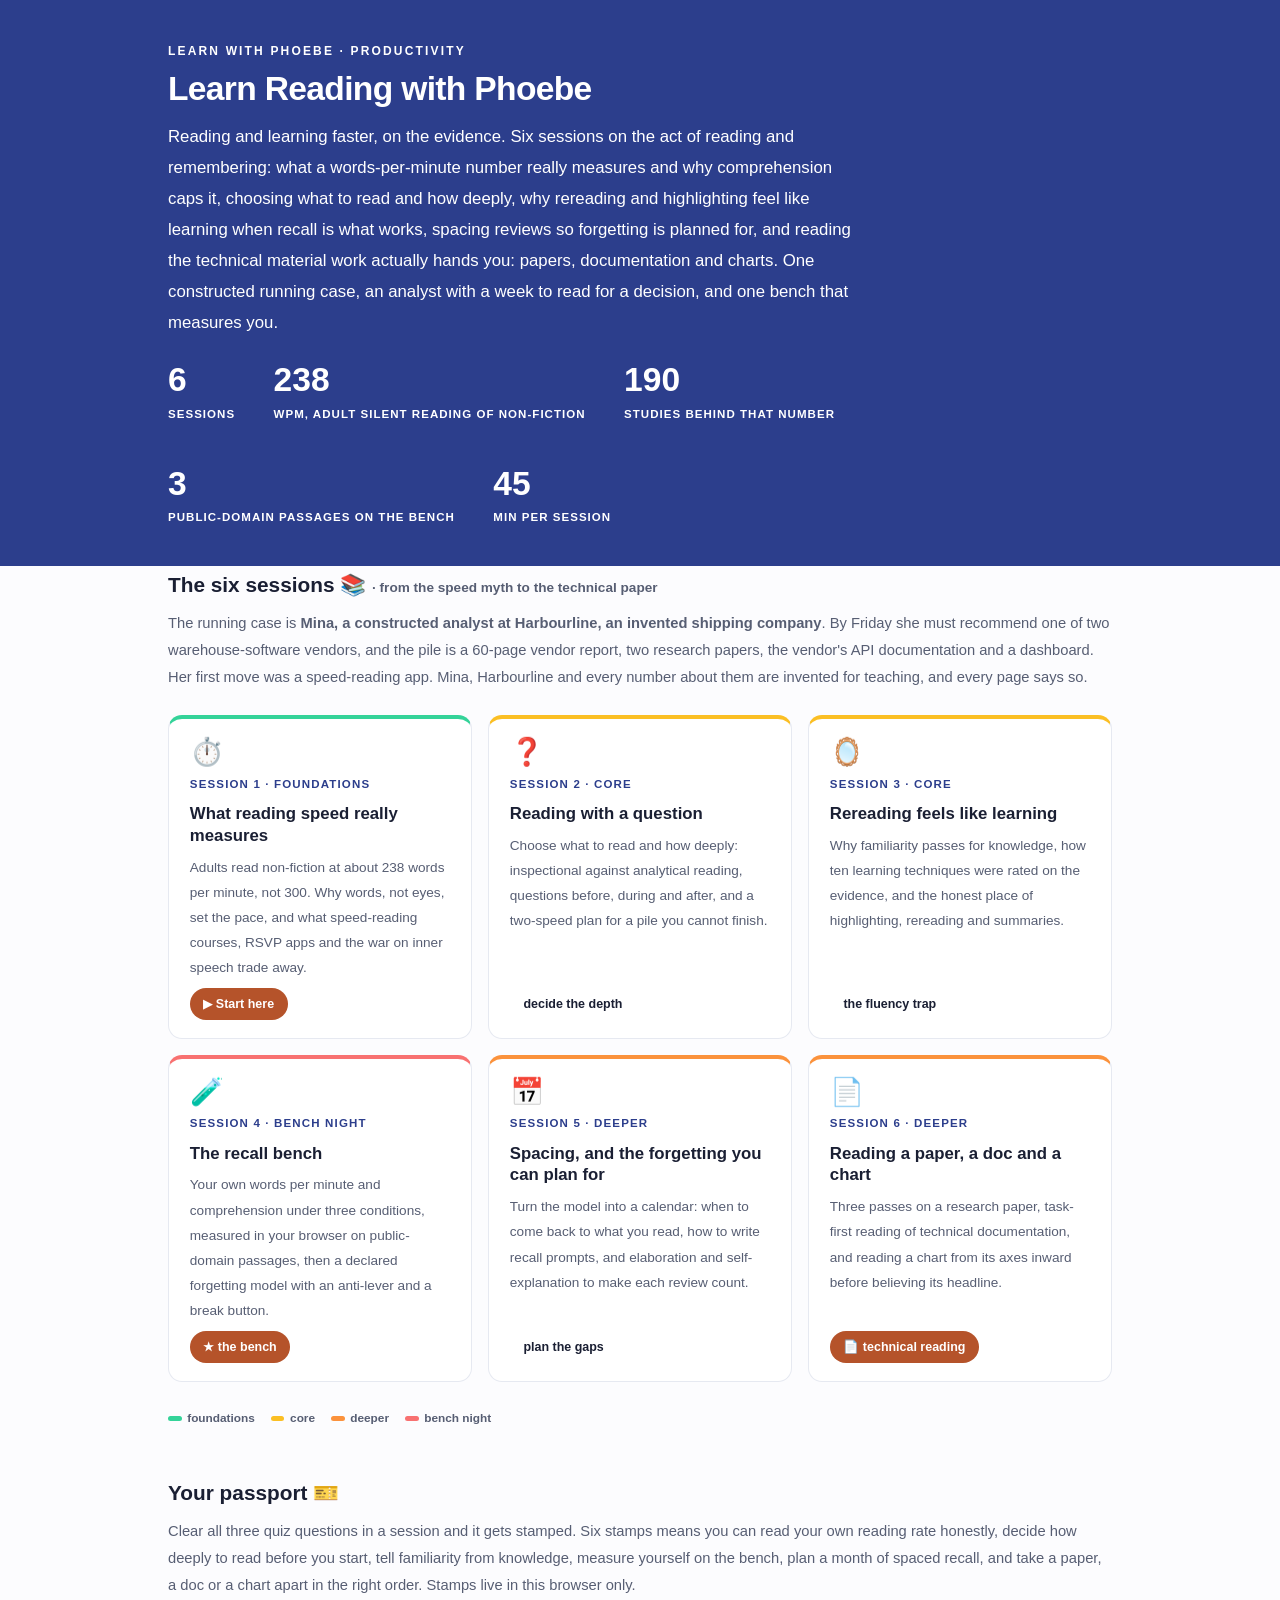
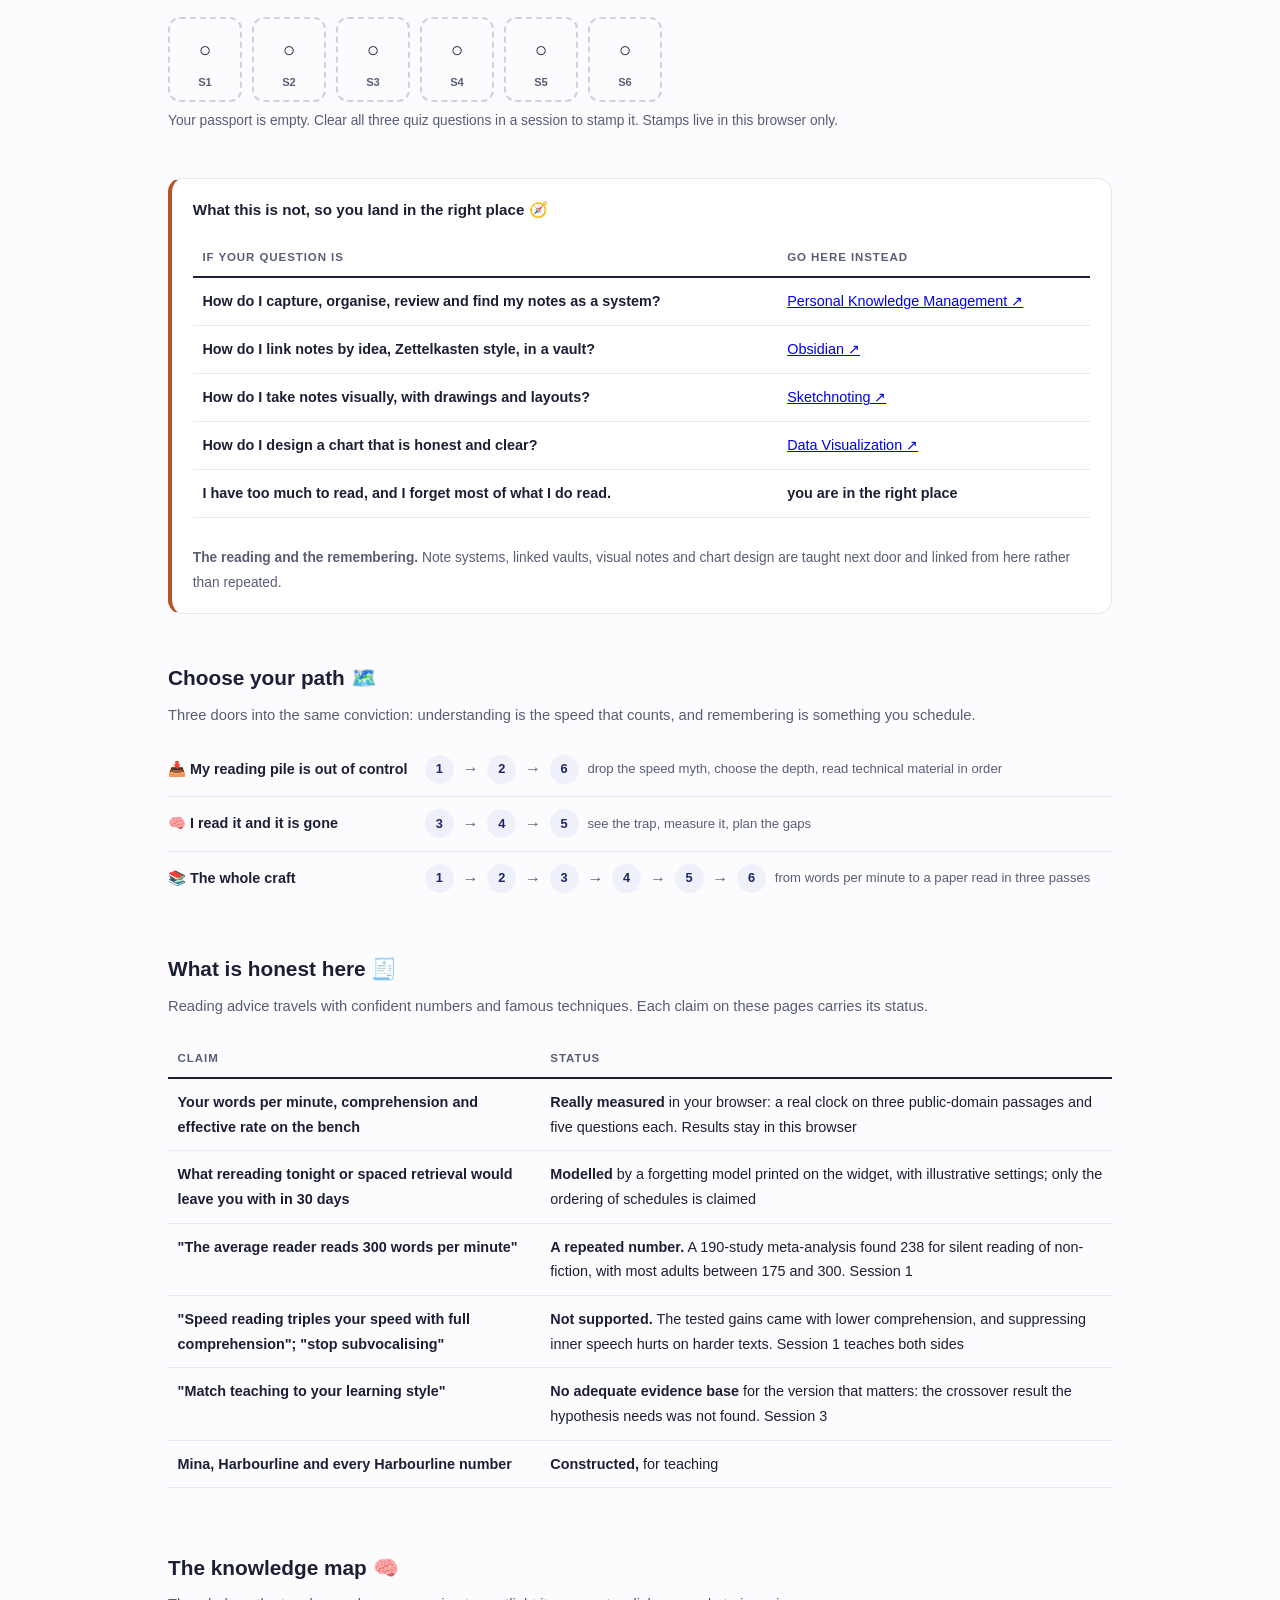
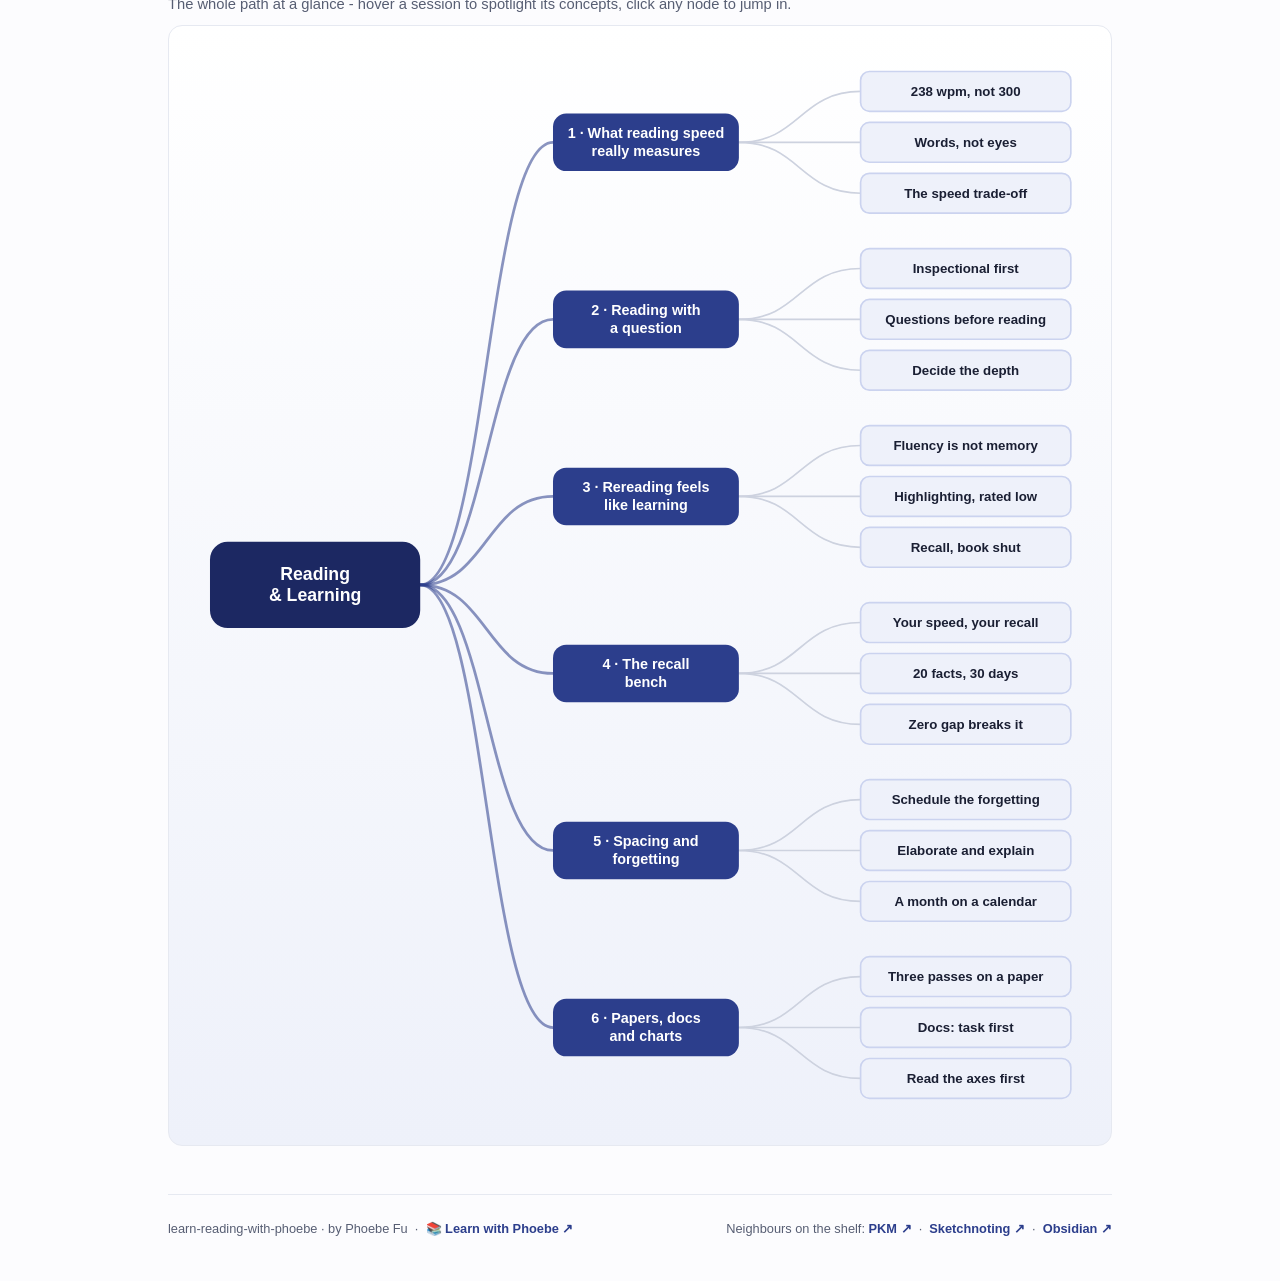
==== commit d1b086ef: "Light surfaces everywhere: lightbox, cheat panel, code boxes; contrast and phone-width fixes Every d" ====
--- a/index.html
+++ b/index.html
@@ -19,7 +19,7 @@
 <meta name="twitter:image" content="https://phoebefu6.github.io/learn-reading-with-phoebe/assets/og-cover.png">
 <!-- social:end -->
 <title>Learn Reading with Phoebe</title>
-<link rel="stylesheet" href="assets/style.css?v=2">
+<link rel="stylesheet" href="assets/style.css?v=18">
 <style>
 
   .stats-row { display: flex; gap: 2.4rem; margin-top: 1.5rem; flex-wrap: wrap; }
@@ -57,7 +57,7 @@
   .path { display: flex; gap: .55rem; align-items: center; padding: .75rem 0; border-bottom: .5px solid var(--hairline); flex-wrap: wrap; }
   .path:last-child { border-bottom: none; }
   .path b { min-width: 15.5rem; font-size: .9rem; }
-  .path .pstep { background: var(--indigo-50); color: var(--indigo); border-radius: 999px; padding: .16rem .68rem; font-weight: 700; font-size: .8rem; text-decoration: none; transition: all .12s ease; }
+  .path .pstep { background: var(--indigo-50); color: var(--indigo-deep); border-radius: 999px; padding: .16rem .68rem; font-weight: 700; font-size: .8rem; text-decoration: none; transition: all .12s ease; }
   .path .pstep:hover { background: var(--indigo); color: #fff; }
   .path .parr { color: var(--muted); font-weight: 700; }
 
@@ -344,6 +344,6 @@
 };
 </script>
 <script src="assets/mindmap.js?v=1"></script>
-<script src="assets/app.js?v=1"></script>
+<script src="assets/app.js?v=18"></script>
 </body>
 </html>
--- a/assets/style.css
+++ b/assets/style.css
@@ -19,7 +19,7 @@
   --amber-ink: #7A3416;
   --amber-50: #FCF4EF;
   --paper: #FCFCFE;
-  --code-bg: #F3F5FB;
+  --code-bg: #EEF1FA;
   --code-ink: #1A1F33;
   --scrim-rgb: 252,252,254;
   --shadow-rgb: 44,62,140;
@@ -241,7 +241,7 @@
 .pill.light { background: var(--indigo-50); color: var(--indigo); }
 .pill.inkpill { background: var(--ink); color: #fff; }
 .pill.amber, .pill.peach { background: var(--amber); color: #fff; }
-.pill.bare { color: var(--faint); }
+.pill.bare { color: var(--muted); }
 
 /* ---------- 4D grid ---------- */
 .grid-2 { display: grid; grid-template-columns: repeat(auto-fit, minmax(15rem, 1fr)); gap: .8rem; margin: .5rem 0 1rem; }
@@ -270,10 +270,11 @@
 table.clean td:first-child { font-weight: 600; }
 
 /* ---------- prompt boxes ---------- */
-.prompt-box {
+.prompt-box{
   position: relative;
-  background: var(--code-bg);
-  color: var(--code-ink);
+  background: #EEF1FA;
+  border: 1px solid #E6E9F1;
+  color: #1A1F33;
   border-radius: var(--radius);
   padding: 1.1rem 1.2rem;
   margin: 1rem 0 1.2rem;
@@ -283,12 +284,12 @@
   white-space: pre-wrap;
   word-break: break-word;
 }
-.prompt-box .label {
+.prompt-box .label{
   position: absolute;
   top: -0.7rem;
   left: 1rem;
-  background: var(--indigo);
-  color: #fff;
+  background: #2C3E8C;
+  color: #FFFFFF;
   font-family: "Inter", -apple-system, sans-serif;
   font-size: .68rem;
   font-weight: 700;
@@ -299,7 +300,7 @@
 }
 .prompt-box.bad .label { background: var(--faint); color: var(--ink); }
 .prompt-box.good .label { background: var(--amber); color: #fff; }
-.copy-btn {
+.copy-btn{
   position: absolute;
   top: .7rem;
   right: .7rem;
@@ -409,7 +410,7 @@
   gap: .4rem;
 }
 
-.lightbox {
+.lightbox{
   position: fixed;
   inset: 0;
   z-index: 100;
@@ -421,8 +422,10 @@
   cursor: zoom-out;
 }
 .lightbox.open { display: flex; }
-.lightbox .inner {
+.lightbox .inner{
   background: #fff;
+  border: 1px solid #E6E9F1;
+  box-shadow: 0 10px 40px rgba(26,31,51,.14);
   border-radius: var(--radius);
   padding: 2rem;
   max-width: 94vw;
@@ -430,7 +433,7 @@
   overflow: auto;
 }
 .lightbox .inner svg, .lightbox .inner img { width: min(88vw, 70rem); height: auto; }
-.lightbox .close-hint {
+.lightbox .close-hint{
   position: fixed;
   top: 1rem; right: 1.4rem;
   color: var(--ink);
@@ -455,7 +458,7 @@
 .covered-row .note { margin-left: auto; color: var(--muted); font-size: .78rem; text-align: right; }
 
 /* ---------- cheat sheet footer ---------- */
-.cheat {
+.cheat{
   background: var(--indigo-50);
   color: var(--ink);
   border: 1px solid var(--indigo-soft);
@@ -1162,7 +1165,7 @@
   transition: all .18s ease;
 }
 .pp-stamp:hover { border-color: var(--indigo-soft); }
-.pp-stamp i { font-size: 1.3rem; font-style: normal; opacity: .7; color: var(--ink); }
+.pp-stamp i { font-size: 1.3rem; font-style: normal; opacity: 1; color: var(--ink); }
 .pp-stamp b { font: 800 0.7rem Inter, sans-serif; }
 .pp-stamp.got {
   border-style: solid; border-color: var(--indigo);
@@ -1355,3 +1358,28 @@
 .rd-c-sel { stroke: var(--indigo); stroke-width: 3.2; }
 .rd-results .btn { margin-top: 8px; }
 .rd-tablewrap { overflow-x: auto; max-width: 100%; }
+
+/* layout-patch-3: phone-width overflow (2026-10-10) */
+.sql-bar { flex-wrap: wrap; }
+@media (max-width: 480px) {
+  .covered-row { flex-wrap: wrap; }
+  .covered-row .note { margin-left: 0; text-align: left; flex-basis: 100%; }
+  details.card summary { flex-wrap: wrap; }
+  details.card summary .mini { white-space: normal; }
+  .wk, .sqlbox, .prompt-box, pre { max-width: 100%; overflow-x: auto; }
+  .mono, code, strong, .note { overflow-wrap: anywhere; }
+  select, input[type=range], label { max-width: 100%; }
+  canvas, svg, img { max-width: 100%; height: auto; }
+  .tree-kids, .tree-node-wrap, .tree-node, .rb-night, .al-row, .gd-field, .tl-row, .sl-row { max-width: 100%; overflow-x: auto; }
+  .tl-cols, .sl-cols, .bb-cols, .ev-cols, [class$="-cols"] { grid-template-columns: 1fr !important; display: grid; }
+  .tl-cols > *, .sl-cols > *, [class$="-cols"] > * { min-width: 0; max-width: 100%; }
+  .mono { white-space: normal; }
+  .er-w, .bb-lab, .tl-lev, .sl-lev { max-width: 100%; white-space: normal; }
+}
+/* contrast-patch-2b */
+.cheat a { color: var(--indigo-deep, var(--ink)); }
+.chip.audience { background: transparent; border-color: rgba(255,255,255,.55); }
+.masthead a, .masthead .sub a { color: #fff; text-decoration: underline; text-underline-offset: 2px; }
+.prompt-box b, .prompt-box strong { color: var(--indigo-deep, var(--ink)); }
+.prompt-box span, .prompt-box em, .prompt-box i { color: inherit; }
+.pp-stamp i { color: var(--ink); }
